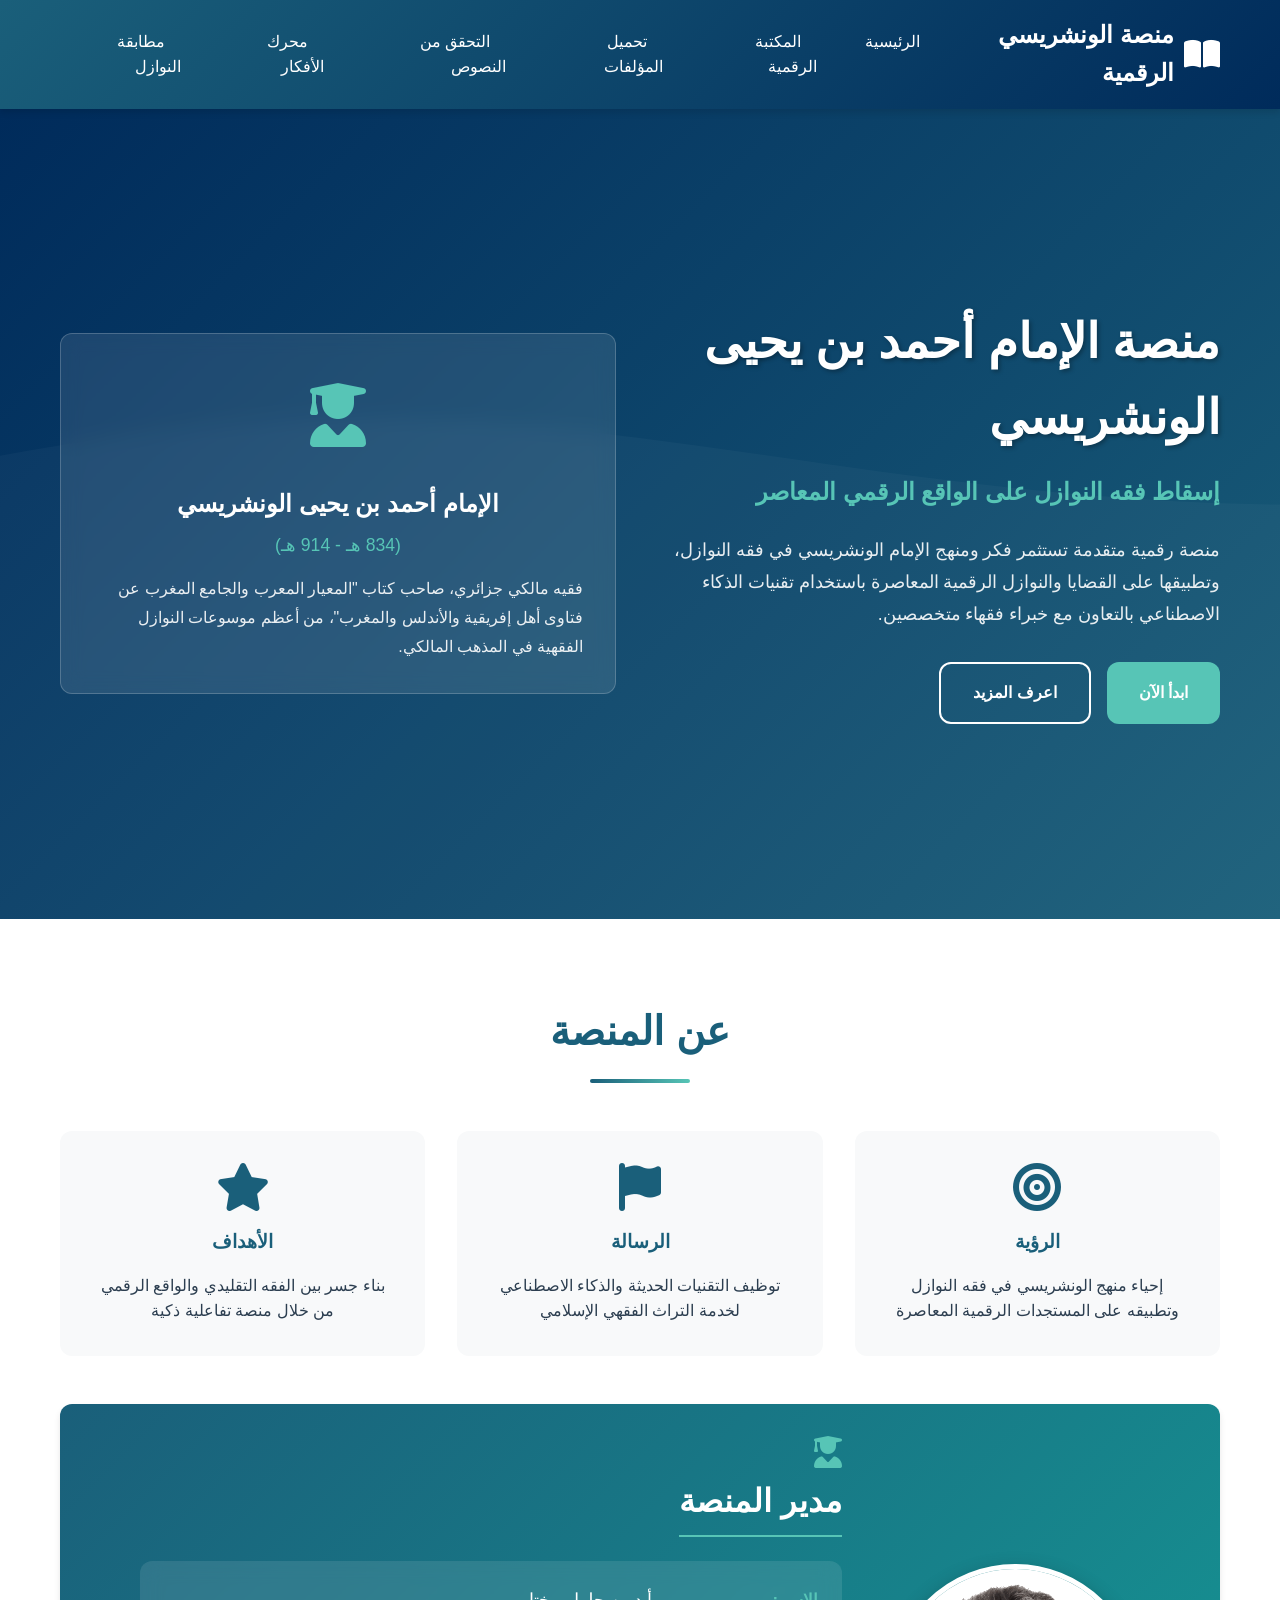
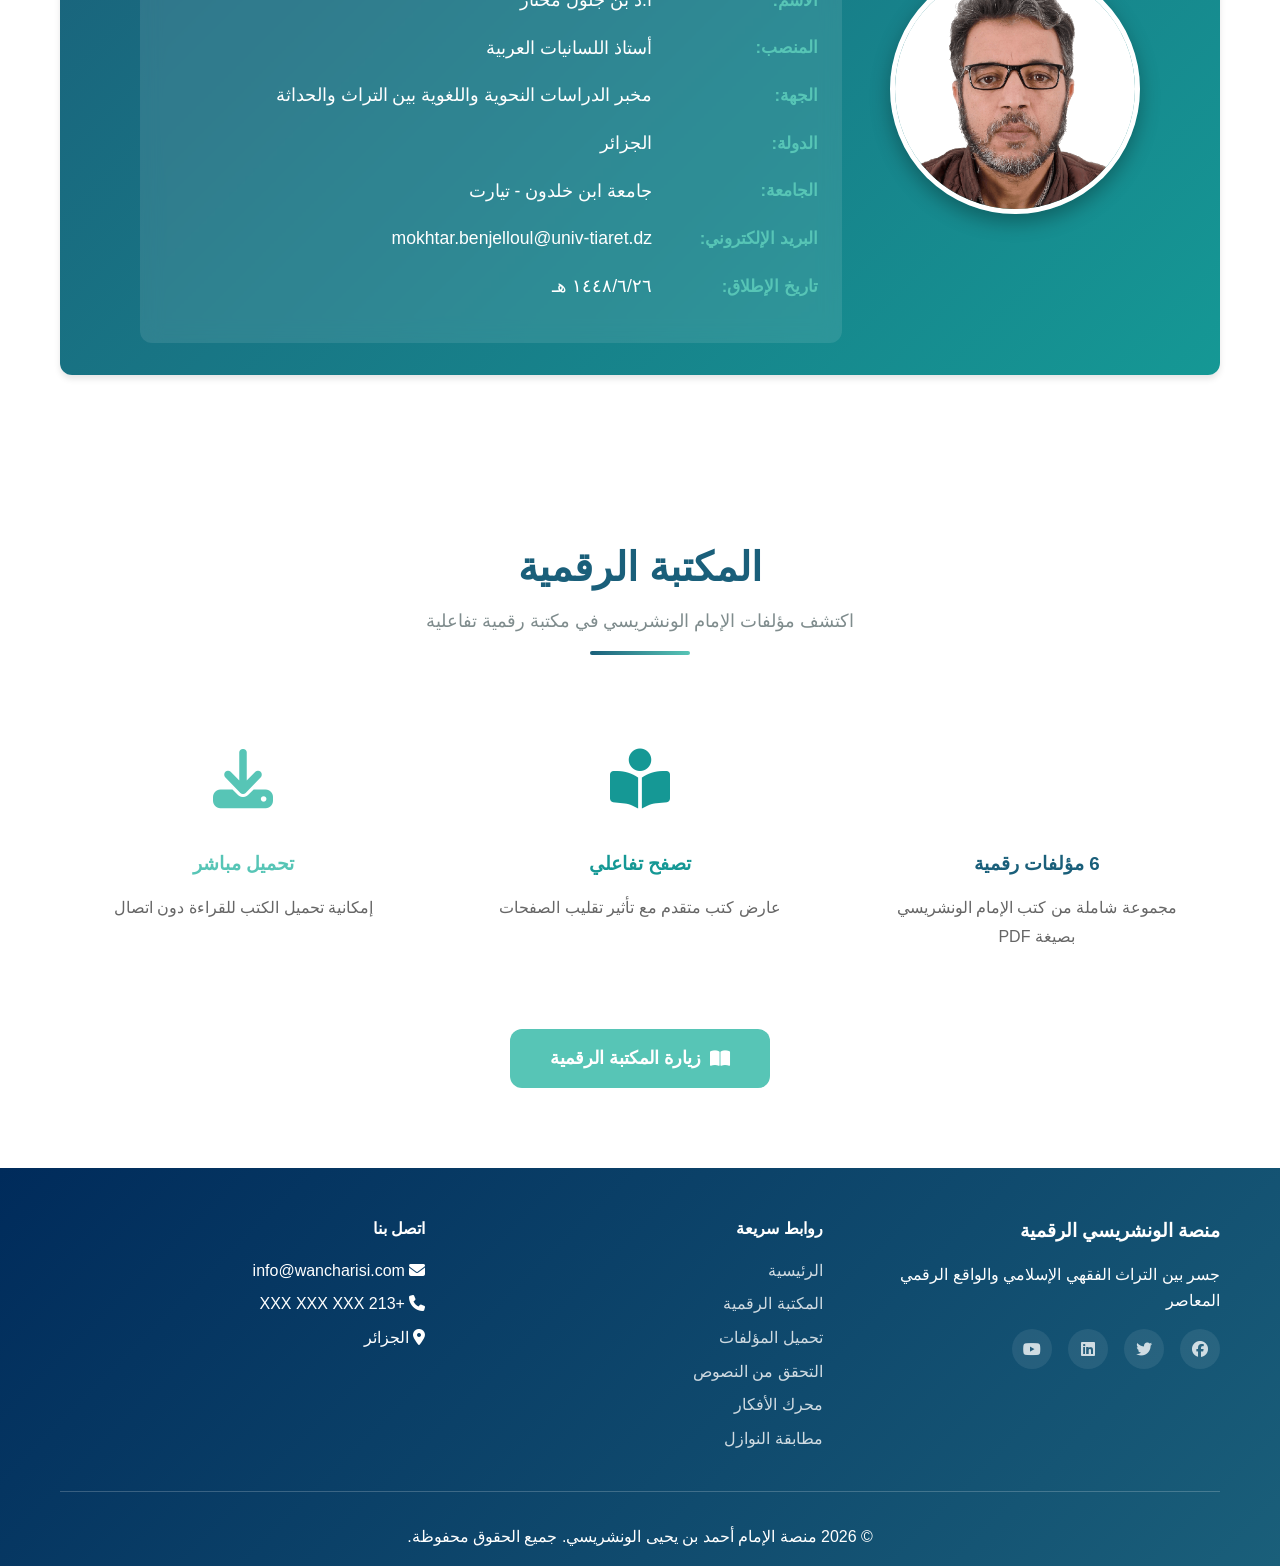
==== index.html @ 6809fb89 "إضافة منصة الإمام الونشريسي الرقمية - الإصدار الأول - إضافة جميع أقسام المنصة (تحميل المؤلفات، التحق" ====
﻿<!DOCTYPE html>
<html lang="ar" dir="rtl">
<head>
    <meta charset="UTF-8">
    <meta name="viewport" content="width=device-width, initial-scale=1.0">
    <title>منصة الإمام أحمد بن يحيى الونشريسي - فقه النوازل الرقمية</title>
    <link rel="stylesheet" href="styles.css">
    <link rel="stylesheet" href="https://cdnjs.cloudflare.com/ajax/libs/font-awesome/6.4.0/css/all.min.css">
</head>
<body>
    <!-- شريط التنقل -->
    <nav class="navbar">
        <div class="container">
            <div class="logo">
                <i class="fas fa-book-open"></i>
                <span>منصة الونشريسي الرقمية</span>
            </div>
            <ul class="nav-links">
                <li><a href="index.html" class="nav-link active">الرئيسية</a></li>
                <li><a href="library.html" class="nav-link">المكتبة الرقمية</a></li>
                <li><a href="upload.html" class="nav-link">تحميل المؤلفات</a></li>
                <li><a href="verification.html" class="nav-link">التحقق من النصوص</a></li>
                <li><a href="ai-engine.html" class="nav-link">محرك الأفكار</a></li>
                <li><a href="matching.html" class="nav-link">مطابقة النوازل</a></li>
            </ul>
            <button class="menu-toggle" id="menuToggle">
                <i class="fas fa-bars"></i>
            </button>
        </div>
    </nav>

    <!-- القسم الرئيسي -->
    <section id="home" class="hero-section">
        <div class="hero-overlay"></div>
        <div class="container hero-content">
            <div class="hero-text">
                <h1 class="main-title">منصة الإمام أحمد بن يحيى الونشريسي</h1>
                <h2 class="subtitle">إسقاط فقه النوازل على الواقع الرقمي المعاصر</h2>
                <p class="description">
                    منصة رقمية متقدمة تستثمر فكر ومنهج الإمام الونشريسي في فقه النوازل، 
                    وتطبيقها على القضايا والنوازل الرقمية المعاصرة باستخدام تقنيات الذكاء الاصطناعي 
                    بالتعاون مع خبراء فقهاء متخصصين.
                </p>
                <div class="hero-buttons">
                    <a href="upload.html" class="btn btn-primary">ابدأ الآن</a>
                    <a href="#about" class="btn btn-secondary">اعرف المزيد</a>
                </div>
            </div>
            <div class="hero-image">
                <div class="card scholar-card">
                    <div class="card-icon">
                        <i class="fas fa-user-graduate"></i>
                    </div>
                    <h3>الإمام أحمد بن يحيى الونشريسي</h3>
                    <p class="scholar-dates">(834 هـ - 914 هـ)</p>
                    <p class="scholar-bio">
                        فقيه مالكي جزائري، صاحب كتاب "المعيار المعرب والجامع المغرب 
                        عن فتاوى أهل إفريقية والأندلس والمغرب"، من أعظم موسوعات النوازل الفقهية 
                        في المذهب المالكي.
                    </p>
                </div>
            </div>
        </div>
    </section>

    <!-- معلومات المنصة -->
    <section id="about" class="about-section">
        <div class="container">
            <div class="section-header">
                <h2>عن المنصة</h2>
                <div class="divider"></div>
            </div>
            <div class="about-grid">
                <div class="about-card">
                    <i class="fas fa-bullseye"></i>
                    <h3>الرؤية</h3>
                    <p>إحياء منهج الونشريسي في فقه النوازل وتطبيقه على المستجدات الرقمية المعاصرة</p>
                </div>
                <div class="about-card">
                    <i class="fas fa-flag"></i>
                    <h3>الرسالة</h3>
                    <p>توظيف التقنيات الحديثة والذكاء الاصطناعي لخدمة التراث الفقهي الإسلامي</p>
                </div>
                <div class="about-card">
                    <i class="fas fa-star"></i>
                    <h3>الأهداف</h3>
                    <p>بناء جسر بين الفقه التقليدي والواقع الرقمي من خلال منصة تفاعلية ذكية</p>
                </div>
            </div>
            
            <div class="designer-card">
                <div class="designer-info">
                    <div class="director-section">
                        <div class="director-photo">
                            <img src="director-photo.png" alt="أ.د بن جلول مختار" id="directorPhoto">
                            <div class="photo-placeholder">
                                <i class="fas fa-user-tie"></i>
                            </div>
                        </div>
                        <div class="director-details">
                            <i class="fas fa-user-graduate"></i>
                            <h3>مدير المنصة</h3>
                            <div class="details-content">
                                <p><strong>الاسم:</strong> أ.د بن جلول مختار</p>
                                <p><strong>المنصب:</strong> أستاذ اللسانيات العربية</p>
                                <p><strong>الجهة:</strong> مخبر الدراسات النحوية واللغوية بين التراث والحداثة</p>
                                <p><strong>الدولة:</strong> الجزائر</p>
                                <p><strong>الجامعة:</strong> جامعة ابن خلدون - تيارت</p>
                                <p><strong>البريد الإلكتروني:</strong> mokhtar.benjelloul@univ-tiaret.dz</p>
                                <p><strong>تاريخ الإطلاق:</strong> <span id="currentDate"></span></p>
                            </div>
                        </div>
                    </div>
                </div>
            </div>
        </div>
    </section>

    <!-- قسم المكتبة الرقمية -->
    <section class="section alt-bg">
        <div class="container">
            <div class="section-header">
                <h2>المكتبة الرقمية</h2>
                <p>اكتشف مؤلفات الإمام الونشريسي في مكتبة رقمية تفاعلية</p>
                <div class="divider"></div>
            </div>
            
            <div class="content-grid" style="grid-template-columns: repeat(auto-fit, minmax(250px, 1fr)); gap: 30px; margin-top: 40px;">
                <div class="card" style="text-align: center; padding: 30px;">
                    <div class="card-icon" style="font-size: 60px; color: #1a5f7a; margin-bottom: 20px;">
                        <i class="fas fa-books"></i>
                    </div>
                    <h3 style="color: #1a5f7a; margin-bottom: 15px;">6 مؤلفات رقمية</h3>
                    <p style="color: #666; line-height: 1.8;">مجموعة شاملة من كتب الإمام الونشريسي بصيغة PDF</p>
                </div>
                
                <div class="card" style="text-align: center; padding: 30px;">
                    <div class="card-icon" style="font-size: 60px; color: #159895; margin-bottom: 20px;">
                        <i class="fas fa-book-reader"></i>
                    </div>
                    <h3 style="color: #159895; margin-bottom: 15px;">تصفح تفاعلي</h3>
                    <p style="color: #666; line-height: 1.8;">عارض كتب متقدم مع تأثير تقليب الصفحات</p>
                </div>
                
                <div class="card" style="text-align: center; padding: 30px;">
                    <div class="card-icon" style="font-size: 60px; color: #57c5b6; margin-bottom: 20px;">
                        <i class="fas fa-download"></i>
                    </div>
                    <h3 style="color: #57c5b6; margin-bottom: 15px;">تحميل مباشر</h3>
                    <p style="color: #666; line-height: 1.8;">إمكانية تحميل الكتب للقراءة دون اتصال</p>
                </div>
            </div>
            
            <div style="text-align: center; margin-top: 40px;">
                <a href="library.html" class="btn btn-primary" style="padding: 15px 40px; font-size: 18px;">
                    <i class="fas fa-book-open"></i> زيارة المكتبة الرقمية
                </a>
            </div>
        </div>
    </section>

    <!-- Footer -->
    <footer class="footer">
        <div class="container">
            <div class="footer-content">
                <div class="footer-section">
                    <h3>منصة الونشريسي الرقمية</h3>
                    <p>جسر بين التراث الفقهي الإسلامي والواقع الرقمي المعاصر</p>
                    <div class="social-links">
                        <a href="#"><i class="fab fa-facebook"></i></a>
                        <a href="#"><i class="fab fa-twitter"></i></a>
                        <a href="#"><i class="fab fa-linkedin"></i></a>
                        <a href="#"><i class="fab fa-youtube"></i></a>
                    </div>
                </div>
                <div class="footer-section">
                    <h4>روابط سريعة</h4>
                    <ul>
                        <li><a href="index.html">الرئيسية</a></li>
                        <li><a href="library.html">المكتبة الرقمية</a></li>
                        <li><a href="upload.html">تحميل المؤلفات</a></li>
                        <li><a href="verification.html">التحقق من النصوص</a></li>
                        <li><a href="ai-engine.html">محرك الأفكار</a></li>
                        <li><a href="matching.html">مطابقة النوازل</a></li>
                    </ul>
                </div>
                <div class="footer-section">
                    <h4>اتصل بنا</h4>
                    <ul>
                        <li><i class="fas fa-envelope"></i> info@wancharisi.com</li>
                        <li><i class="fas fa-phone"></i> +213 XXX XXX XXX</li>
                        <li><i class="fas fa-map-marker-alt"></i> الجزائر</li>
                    </ul>
                </div>
            </div>
            <div class="footer-bottom">
                <p>&copy; 2026 منصة الإمام أحمد بن يحيى الونشريسي. جميع الحقوق محفوظة.</p>
            </div>
        </div>
    </footer>

    <script src="script.js"></script>
</body>
</html>
---- styles.css ----
/* إعدادات عامة */
* {
    margin: 0;
    padding: 0;
    box-sizing: border-box;
}

:root {
    --primary-color: #1a5f7a;
    --secondary-color: #159895;
    --accent-color: #57c5b6;
    --dark-color: #002b5b;
    --light-bg: #f8f9fa;
    --white: #ffffff;
    --text-dark: #2c3e50;
    --text-light: #7f8c8d;
    --success: #27ae60;
    --warning: #f39c12;
    --danger: #e74c3c;
    --border-radius: 12px;
    --box-shadow: 0 4px 6px rgba(0, 0, 0, 0.1);
    --transition: all 0.3s ease;
}

body {
    font-family: 'Segoe UI', 'Cairo', Tahoma, Geneva, Verdana, sans-serif;
    line-height: 1.6;
    color: var(--text-dark);
    background: var(--light-bg);
    overflow-x: hidden;
}

.container {
    max-width: 1200px;
    margin: 0 auto;
    padding: 0 20px;
}

/* شريط التنقل */
.navbar {
    background: linear-gradient(135deg, var(--primary-color), var(--dark-color));
    padding: 1rem 0;
    position: sticky;
    top: 0;
    z-index: 1000;
    box-shadow: var(--box-shadow);
}

.navbar .container {
    display: flex;
    justify-content: space-between;
    align-items: center;
}

.logo {
    display: flex;
    align-items: center;
    gap: 10px;
    color: var(--white);
    font-size: 1.5rem;
    font-weight: bold;
}

.logo i {
    font-size: 2rem;
}

.nav-links {
    display: flex;
    list-style: none;
    gap: 2rem;
}

.nav-link {
    color: var(--white);
    text-decoration: none;
    padding: 0.5rem 1rem;
    border-radius: var(--border-radius);
    transition: var(--transition);
    position: relative;
}

.nav-link:hover,
.nav-link.active {
    background: rgba(255, 255, 255, 0.2);
}

.menu-toggle {
    display: none;
    background: none;
    border: none;
    color: var(--white);
    font-size: 1.5rem;
    cursor: pointer;
}

/* القسم الرئيسي */
.hero-section {
    min-height: 90vh;
    background: linear-gradient(135deg, var(--dark-color), var(--primary-color));
    position: relative;
    display: flex;
    align-items: center;
    padding: 4rem 0;
    color: var(--white);
}

.hero-overlay {
    position: absolute;
    top: 0;
    left: 0;
    right: 0;
    bottom: 0;
    background: url('data:image/svg+xml,<svg xmlns="http://www.w3.org/2000/svg" viewBox="0 0 1440 320"><path fill="rgba(255,255,255,0.1)" d="M0,96L48,112C96,128,192,160,288,160C384,160,480,128,576,122.7C672,117,768,139,864,149.3C960,160,1056,160,1152,138.7C1248,117,1344,75,1392,53.3L1440,32L1440,320L1392,320C1344,320,1248,320,1152,320C1056,320,960,320,864,320C768,320,672,320,576,320C480,320,384,320,288,320C192,320,96,320,48,320L0,320Z"></path></svg>') no-repeat bottom;
    background-size: cover;
    opacity: 0.3;
}

.hero-content {
    display: grid;
    grid-template-columns: 1fr 1fr;
    gap: 3rem;
    align-items: center;
    position: relative;
    z-index: 1;
}

.hero-text {
    animation: slideInRight 1s ease;
}

.main-title {
    font-size: 3rem;
    margin-bottom: 1rem;
    text-shadow: 2px 2px 4px rgba(0, 0, 0, 0.3);
}

.subtitle {
    font-size: 1.5rem;
    margin-bottom: 1.5rem;
    color: var(--accent-color);
}

.description {
    font-size: 1.1rem;
    line-height: 1.8;
    margin-bottom: 2rem;
    opacity: 0.9;
}

.hero-buttons {
    display: flex;
    gap: 1rem;
}

.btn {
    padding: 1rem 2rem;
    border: none;
    border-radius: var(--border-radius);
    font-size: 1rem;
    font-weight: bold;
    cursor: pointer;
    transition: var(--transition);
    text-decoration: none;
    display: inline-flex;
    align-items: center;
    gap: 0.5rem;
}

.btn-primary {
    background: var(--accent-color);
    color: var(--white);
}

.btn-primary:hover {
    background: var(--secondary-color);
    transform: translateY(-2px);
    box-shadow: 0 6px 12px rgba(0, 0, 0, 0.2);
}

.btn-secondary {
    background: transparent;
    color: var(--white);
    border: 2px solid var(--white);
}

.btn-secondary:hover {
    background: var(--white);
    color: var(--primary-color);
}

.hero-image {
    animation: slideInLeft 1s ease;
}

.scholar-card {
    background: rgba(255, 255, 255, 0.1);
    backdrop-filter: blur(10px);
    padding: 2rem;
    border-radius: var(--border-radius);
    border: 1px solid rgba(255, 255, 255, 0.2);
}

.card-icon {
    font-size: 4rem;
    text-align: center;
    margin-bottom: 1rem;
    color: var(--accent-color);
}

.scholar-card h3 {
    text-align: center;
    margin-bottom: 0.5rem;
    font-size: 1.5rem;
}

.scholar-dates {
    text-align: center;
    color: var(--accent-color);
    margin-bottom: 1rem;
    font-size: 1.1rem;
}

.scholar-bio {
    line-height: 1.8;
    opacity: 0.9;
}

/* قسم معلومات المنصة */
.about-section {
    padding: 5rem 0;
    background: var(--white);
}

.section-header {
    text-align: center;
    margin-bottom: 3rem;
}

.section-header h2 {
    font-size: 2.5rem;
    color: var(--primary-color);
    margin-bottom: 0.5rem;
}

.section-header p {
    font-size: 1.1rem;
    color: var(--text-light);
}

.divider {
    width: 100px;
    height: 4px;
    background: linear-gradient(90deg, var(--primary-color), var(--accent-color));
    margin: 1rem auto;
    border-radius: 2px;
}

.about-grid {
    display: grid;
    grid-template-columns: repeat(auto-fit, minmax(300px, 1fr));
    gap: 2rem;
    margin-bottom: 3rem;
}

.about-card {
    background: var(--light-bg);
    padding: 2rem;
    border-radius: var(--border-radius);
    text-align: center;
    transition: var(--transition);
}

.about-card:hover {
    transform: translateY(-5px);
    box-shadow: var(--box-shadow);
}

.about-card i {
    font-size: 3rem;
    color: var(--primary-color);
    margin-bottom: 1rem;
}

.about-card h3 {
    color: var(--primary-color);
    margin-bottom: 1rem;
}

.designer-card {
    background: linear-gradient(135deg, var(--primary-color), var(--secondary-color));
    color: var(--white);
    padding: 2rem;
    border-radius: var(--border-radius);
    box-shadow: var(--box-shadow);
}

.designer-info {
    max-width: 1000px;
    margin: 0 auto;
}

.designer-info i {
    font-size: 3rem;
    margin-bottom: 1rem;
    display: block;
}

.designer-info h3 {
    font-size: 1.8rem;
    margin-bottom: 1.5rem;
}

.designer-details p {
    margin-bottom: 0.8rem;
    font-size: 1.1rem;
}

.director-section {
    display: grid;
    grid-template-columns: 250px 1fr;
    gap: 3rem;
    align-items: center;
}

.director-photo {
    position: relative;
    width: 250px;
    height: 250px;
    border-radius: 50%;
    overflow: hidden;
    border: 5px solid var(--white);
    box-shadow: 0 8px 20px rgba(0, 0, 0, 0.3);
    background: rgba(255, 255, 255, 0.1);
}

.director-photo img {
    width: 100%;
    height: 100%;
    object-fit: cover;
    display: none;
}

.director-photo img.loaded {
    display: block;
}

.photo-placeholder {
    position: absolute;
    top: 0;
    left: 0;
    width: 100%;
    height: 100%;
    display: flex;
    align-items: center;
    justify-content: center;
    background: linear-gradient(135deg, rgba(255, 255, 255, 0.2), rgba(255, 255, 255, 0.1));
    backdrop-filter: blur(10px);
}

.photo-placeholder i {
    font-size: 6rem;
    color: var(--white);
    opacity: 0.7;
    margin: 0;
}

.director-details {
    text-align: right;
}

.director-details i {
    font-size: 2rem;
    margin-bottom: 0.5rem;
    color: var(--accent-color);
}

.director-details h3 {
    font-size: 2rem;
    margin-bottom: 1.5rem;
    color: var(--white);
    border-bottom: 2px solid var(--accent-color);
    padding-bottom: 0.5rem;
    display: inline-block;
}

.details-content {
    background: rgba(255, 255, 255, 0.1);
    padding: 1.5rem;
    border-radius: var(--border-radius);
    backdrop-filter: blur(10px);
}

.details-content p {
    margin-bottom: 1rem;
    font-size: 1.1rem;
    line-height: 1.8;
    display: flex;
    align-items: center;
    gap: 1rem;
}

.details-content p strong {
    color: var(--accent-color);
    min-width: 150px;
    font-size: 1.05rem;
}

/* الأقسام */
.section {
    padding: 5rem 0;
}

.alt-bg {
    background: var(--white);
}

/* قسم تحميل المؤلفات */
.content-grid {
    display: grid;
    grid-template-columns: 1fr 1fr;
    gap: 3rem;
    margin-bottom: 3rem;
}

.upload-area {
    background: var(--white);
    border: 3px dashed var(--primary-color);
    border-radius: var(--border-radius);
    padding: 3rem;
    text-align: center;
    transition: var(--transition);
    cursor: pointer;
}

.upload-area:hover {
    border-color: var(--accent-color);
    background: rgba(87, 197, 182, 0.05);
}

.upload-icon {
    font-size: 4rem;
    color: var(--primary-color);
    margin-bottom: 1rem;
}

.upload-area h3 {
    color: var(--primary-color);
    margin-bottom: 0.5rem;
}

.file-types {
    margin-top: 1rem;
    color: var(--text-light);
    font-size: 0.9rem;
}

.ocr-features {
    background: var(--white);
    padding: 2rem;
    border-radius: var(--border-radius);
    box-shadow: var(--box-shadow);
}

.ocr-features h3 {
    color: var(--primary-color);
    margin-bottom: 1.5rem;
}

.feature-list {
    display: flex;
    flex-direction: column;
    gap: 1.5rem;
}

.feature-item {
    display: flex;
    gap: 1rem;
    align-items: flex-start;
}

.feature-item i {
    color: var(--success);
    font-size: 1.5rem;
    margin-top: 0.2rem;
}

.feature-item h4 {
    color: var(--primary-color);
    margin-bottom: 0.3rem;
}

.uploaded-files {
    background: var(--white);
    padding: 2rem;
    border-radius: var(--border-radius);
    box-shadow: var(--box-shadow);
}

.uploaded-files h3 {
    color: var(--primary-color);
    margin-bottom: 1rem;
}

.no-files,
.no-data,
.no-results {
    text-align: center;
    color: var(--text-light);
    padding: 2rem;
    font-style: italic;
}

/* قسم التحقق */
.verification-container {
    display: flex;
    flex-direction: column;
    gap: 2rem;
}

.verification-panel {
    background: var(--white);
    padding: 2rem;
    border-radius: var(--border-radius);
    box-shadow: var(--box-shadow);
}

.form-select {
    width: 100%;
    padding: 1rem;
    border: 2px solid var(--primary-color);
    border-radius: var(--border-radius);
    font-size: 1rem;
    margin-top: 1rem;
    background: var(--white);
    color: var(--text-dark);
}

.mt-3 {
    margin-top: 1rem;
}

.verification-tabs {
    background: var(--white);
    border-radius: var(--border-radius);
    box-shadow: var(--box-shadow);
    overflow: hidden;
}

.tab-buttons {
    display: flex;
    background: var(--light-bg);
    border-bottom: 2px solid var(--primary-color);
}

.tab-btn {
    flex: 1;
    padding: 1rem;
    background: none;
    border: none;
    cursor: pointer;
    transition: var(--transition);
    display: flex;
    align-items: center;
    justify-content: center;
    gap: 0.5rem;
    color: var(--text-dark);
    font-weight: bold;
}

.tab-btn:hover {
    background: rgba(26, 95, 122, 0.1);
}

.tab-btn.active {
    background: var(--primary-color);
    color: var(--white);
}

.tab-content {
    padding: 2rem;
}

.tab-pane {
    display: none;
}

.tab-pane.active {
    display: block;
    animation: fadeIn 0.5s ease;
}

.verification-results {
    display: flex;
    flex-direction: column;
    gap: 1.5rem;
}

.result-item {
    display: flex;
    gap: 1rem;
    padding: 1.5rem;
    background: var(--light-bg);
    border-radius: var(--border-radius);
    border-right: 4px solid var(--primary-color);
}

.result-item i {
    font-size: 2rem;
    color: var(--primary-color);
}

.result-item h4 {
    color: var(--primary-color);
    margin-bottom: 0.5rem;
}

.progress-bar {
    width: 100%;
    height: 10px;
    background: #ddd;
    border-radius: 5px;
    overflow: hidden;
    margin-top: 1rem;
}

.progress-fill {
    height: 100%;
    background: linear-gradient(90deg, var(--primary-color), var(--accent-color));
    transition: width 1s ease;
}

.authenticity-score {
    margin-top: 1rem;
    padding: 1rem;
    background: var(--white);
    border-radius: var(--border-radius);
    text-align: center;
}

.score-value {
    font-size: 2rem;
    font-weight: bold;
    color: var(--primary-color);
}

.archive-section {
    background: var(--white);
    padding: 2rem;
    border-radius: var(--border-radius);
    box-shadow: var(--box-shadow);
}

.archive-section h3 {
    color: var(--primary-color);
    margin-bottom: 1rem;
    display: flex;
    align-items: center;
    gap: 0.5rem;
}

/* قسم محرك الأفكار */
.ai-engine-container {
    display: flex;
    flex-direction: column;
    gap: 3rem;
}

.collaboration-model {
    background: var(--white);
    padding: 2rem;
    border-radius: var(--border-radius);
    box-shadow: var(--box-shadow);
}

.collaboration-model h3 {
    color: var(--primary-color);
    text-align: center;
    margin-bottom: 2rem;
    font-size: 1.8rem;
}

.collaboration-grid {
    display: grid;
    grid-template-columns: 1fr auto 1fr;
    gap: 2rem;
    align-items: center;
}

.expert-card {
    padding: 2rem;
    border-radius: var(--border-radius);
    text-align: center;
}

.expert-card.human {
    background: linear-gradient(135deg, #667eea 0%, #764ba2 100%);
    color: var(--white);
}

.expert-card.ai {
    background: linear-gradient(135deg, #f093fb 0%, #f5576c 100%);
    color: var(--white);
}

.expert-icon {
    font-size: 3rem;
    margin-bottom: 1rem;
}

.expert-card h4 {
    margin-bottom: 1rem;
    font-size: 1.3rem;
}

.expert-card ul {
    list-style: none;
    text-align: right;
}

.expert-card ul li {
    padding: 0.5rem 0;
    border-bottom: 1px solid rgba(255, 255, 255, 0.2);
}

.expert-card ul li:last-child {
    border-bottom: none;
}

.collaboration-arrow {
    display: flex;
    flex-direction: column;
    align-items: center;
    gap: 0.5rem;
    color: var(--primary-color);
}

.collaboration-arrow i {
    font-size: 2rem;
    animation: pulse 2s infinite;
}

.collaboration-arrow span {
    font-weight: bold;
    white-space: nowrap;
}

.ai-model-interface {
    background: var(--white);
    padding: 2rem;
    border-radius: var(--border-radius);
    box-shadow: var(--box-shadow);
}

.ai-model-interface h3 {
    color: var(--primary-color);
    margin-bottom: 1.5rem;
}

.chat-interface {
    border: 2px solid var(--primary-color);
    border-radius: var(--border-radius);
    overflow: hidden;
}

.chat-messages {
    min-height: 300px;
    max-height: 500px;
    overflow-y: auto;
    padding: 1.5rem;
    background: var(--light-bg);
}

.system-message {
    background: var(--white);
    padding: 1rem;
    border-radius: var(--border-radius);
    display: flex;
    gap: 1rem;
    align-items: flex-start;
    border-right: 4px solid var(--primary-color);
}

.system-message i {
    color: var(--primary-color);
    font-size: 1.5rem;
}

.message {
    margin-bottom: 1rem;
    padding: 1rem;
    border-radius: var(--border-radius);
}

.message.user {
    background: var(--primary-color);
    color: var(--white);
    margin-left: 20%;
}

.message.ai {
    background: var(--white);
    border: 2px solid var(--accent-color);
    margin-right: 20%;
}

.chat-input-area {
    background: var(--white);
    padding: 1rem;
}

.chat-input-area textarea {
    width: 100%;
    padding: 1rem;
    border: 2px solid var(--primary-color);
    border-radius: var(--border-radius);
    resize: vertical;
    font-family: inherit;
    font-size: 1rem;
}

.chat-controls {
    display: flex;
    justify-content: space-between;
    align-items: center;
    margin-top: 1rem;
}

.expert-toggle label {
    display: flex;
    align-items: center;
    gap: 0.5rem;
    cursor: pointer;
}

.ai-features {
    background: var(--white);
    padding: 2rem;
    border-radius: var(--border-radius);
    box-shadow: var(--box-shadow);
}

.ai-features h3 {
    color: var(--primary-color);
    margin-bottom: 2rem;
    text-align: center;
}

.features-grid {
    display: grid;
    grid-template-columns: repeat(auto-fit, minmax(250px, 1fr));
    gap: 1.5rem;
}

.feature-card {
    background: var(--light-bg);
    padding: 1.5rem;
    border-radius: var(--border-radius);
    text-align: center;
    transition: var(--transition);
}

.feature-card:hover {
    transform: translateY(-5px);
    box-shadow: var(--box-shadow);
    background: linear-gradient(135deg, var(--primary-color), var(--accent-color));
    color: var(--white);
}

.feature-card i {
    font-size: 2.5rem;
    color: var(--primary-color);
    margin-bottom: 1rem;
}

.feature-card:hover i {
    color: var(--white);
}

.feature-card h4 {
    color: var(--primary-color);
    margin-bottom: 0.5rem;
}

.feature-card:hover h4 {
    color: var(--white);
}

.results-repository {
    background: var(--white);
    padding: 2rem;
    border-radius: var(--border-radius);
    box-shadow: var(--box-shadow);
}

.results-repository h3 {
    color: var(--primary-color);
    margin-bottom: 1rem;
    display: flex;
    align-items: center;
    gap: 0.5rem;
}

.repository-stats {
    display: grid;
    grid-template-columns: repeat(3, 1fr);
    gap: 2rem;
    margin-top: 2rem;
}

.stat-item {
    text-align: center;
    padding: 1.5rem;
    background: var(--light-bg);
    border-radius: var(--border-radius);
}

.stat-number {
    display: block;
    font-size: 3rem;
    font-weight: bold;
    color: var(--primary-color);
    margin-bottom: 0.5rem;
}

.stat-label {
    color: var(--text-light);
    font-size: 1rem;
}

/* قسم مطابقة النوازل */
.matching-container {
    display: flex;
    flex-direction: column;
    gap: 3rem;
}

.matching-intro {
    background: var(--white);
    padding: 2rem;
    border-radius: var(--border-radius);
    box-shadow: var(--box-shadow);
}

.intro-grid {
    display: grid;
    grid-template-columns: 1fr auto 1fr;
    gap: 2rem;
    align-items: center;
}

.intro-card {
    padding: 2rem;
    border-radius: var(--border-radius);
    text-align: center;
}

.intro-card.historical {
    background: linear-gradient(135deg, #a8edea 0%, #fed6e3 100%);
}

.intro-card.modern {
    background: linear-gradient(135deg, #ffecd2 0%, #fcb69f 100%);
}

.intro-card i {
    font-size: 3rem;
    color: var(--primary-color);
    margin-bottom: 1rem;
}

.intro-card h3 {
    color: var(--primary-color);
    margin-bottom: 0.5rem;
}

.matching-arrow {
    font-size: 2rem;
    color: var(--primary-color);
    animation: pulse 2s infinite;
}

.matching-interface {
    display: grid;
    grid-template-columns: 1fr 1fr;
    gap: 2rem;
}

.matching-input,
.matching-results {
    background: var(--white);
    padding: 2rem;
    border-radius: var(--border-radius);
    box-shadow: var(--box-shadow);
}

.matching-input h3,
.matching-results h3 {
    color: var(--primary-color);
    margin-bottom: 1.5rem;
}

#modernIssue {
    width: 100%;
    padding: 1rem;
    border: 2px solid var(--primary-color);
    border-radius: var(--border-radius);
    font-family: inherit;
    font-size: 1rem;
    resize: vertical;
}

.matching-options {
    margin: 2rem 0;
}

.matching-options h4 {
    color: var(--primary-color);
    margin-bottom: 1rem;
}

.options-grid {
    display: grid;
    grid-template-columns: repeat(2, 1fr);
    gap: 1rem;
}

.option-item {
    display: flex;
    align-items: center;
    gap: 0.5rem;
    padding: 0.8rem;
    background: var(--light-bg);
    border-radius: var(--border-radius);
    cursor: pointer;
}

.option-item:hover {
    background: rgba(26, 95, 122, 0.1);
}

.expert-participation h4 {
    color: var(--primary-color);
    margin-bottom: 1rem;
}

.participation-toggle {
    display: flex;
    gap: 2rem;
    margin-bottom: 2rem;
}

.participation-toggle label {
    display: flex;
    align-items: center;
    gap: 0.5rem;
    cursor: pointer;
    padding: 1rem;
    background: var(--light-bg);
    border-radius: var(--border-radius);
    flex: 1;
}

.participation-toggle label:hover {
    background: rgba(26, 95, 122, 0.1);
}

.btn-large {
    width: 100%;
    padding: 1.5rem;
    font-size: 1.2rem;
}

.examples-section {
    background: var(--white);
    padding: 2rem;
    border-radius: var(--border-radius);
    box-shadow: var(--box-shadow);
}

.examples-section h3 {
    color: var(--primary-color);
    margin-bottom: 2rem;
    text-align: center;
}

.examples-grid {
    display: grid;
    grid-template-columns: repeat(auto-fit, minmax(300px, 1fr));
    gap: 1.5rem;
}

.example-card {
    padding: 1.5rem;
    background: var(--light-bg);
    border-radius: var(--border-radius);
    cursor: pointer;
    transition: var(--transition);
    text-align: center;
}

.example-card:hover {
    transform: translateY(-5px);
    box-shadow: var(--box-shadow);
    background: var(--primary-color);
    color: var(--white);
}

.example-card i {
    font-size: 2.5rem;
    color: var(--accent-color);
    margin-bottom: 1rem;
}

.example-card:hover i {
    color: var(--white);
}

.example-card h4 {
    color: var(--primary-color);
    margin-bottom: 0.5rem;
}

.example-card:hover h4 {
    color: var(--white);
}

.methodology-section {
    background: var(--white);
    padding: 2rem;
    border-radius: var(--border-radius);
    box-shadow: var(--box-shadow);
}

.methodology-section h3 {
    color: var(--primary-color);
    margin-bottom: 2rem;
    text-align: center;
}

.methodology-steps {
    display: grid;
    grid-template-columns: repeat(auto-fit, minmax(200px, 1fr));
    gap: 2rem;
}

.step {
    text-align: center;
    padding: 1.5rem;
    background: var(--light-bg);
    border-radius: var(--border-radius);
    position: relative;
}

.step-number {
    width: 50px;
    height: 50px;
    background: var(--primary-color);
    color: var(--white);
    border-radius: 50%;
    display: flex;
    align-items: center;
    justify-content: center;
    font-size: 1.5rem;
    font-weight: bold;
    margin: 0 auto 1rem;
}

.step h4 {
    color: var(--primary-color);
    margin-bottom: 0.5rem;
}

/* Footer */
.footer {
    background: linear-gradient(135deg, var(--dark-color), var(--primary-color));
    color: var(--white);
    padding: 3rem 0 1rem;
}

.footer-content {
    display: grid;
    grid-template-columns: repeat(auto-fit, minmax(250px, 1fr));
    gap: 2rem;
    margin-bottom: 2rem;
}

.footer-section h3,
.footer-section h4 {
    margin-bottom: 1rem;
}

.footer-section ul {
    list-style: none;
}

.footer-section ul li {
    margin-bottom: 0.5rem;
}

.footer-section a {
    color: var(--white);
    text-decoration: none;
    opacity: 0.8;
    transition: var(--transition);
}

.footer-section a:hover {
    opacity: 1;
    color: var(--accent-color);
}

.social-links {
    display: flex;
    gap: 1rem;
    margin-top: 1rem;
}

.social-links a {
    width: 40px;
    height: 40px;
    display: flex;
    align-items: center;
    justify-content: center;
    background: rgba(255, 255, 255, 0.1);
    border-radius: 50%;
    transition: var(--transition);
}

.social-links a:hover {
    background: var(--accent-color);
    transform: translateY(-3px);
}

.footer-bottom {
    text-align: center;
    padding-top: 2rem;
    border-top: 1px solid rgba(255, 255, 255, 0.2);
}

/* الرسوم المتحركة */
@keyframes fadeIn {
    from {
        opacity: 0;
    }
    to {
        opacity: 1;
    }
}

@keyframes slideInRight {
    from {
        transform: translateX(50px);
        opacity: 0;
    }
    to {
        transform: translateX(0);
        opacity: 1;
    }
}

@keyframes slideInLeft {
    from {
        transform: translateX(-50px);
        opacity: 0;
    }
    to {
        transform: translateX(0);
        opacity: 1;
    }
}

@keyframes pulse {
    0%, 100% {
        transform: scale(1);
    }
    50% {
        transform: scale(1.1);
    }
}

/* التصميم المتجاوب */
@media (max-width: 768px) {
    .nav-links {
        display: none;
    }

    .menu-toggle {
        display: block;
    }

    .hero-content {
        grid-template-columns: 1fr;
    }

    .main-title {
        font-size: 2rem;
    }

    .subtitle {
        font-size: 1.2rem;
    }

    .content-grid,
    .collaboration-grid,
    .intro-grid,
    .matching-interface {
        grid-template-columns: 1fr;
    }

    .collaboration-arrow,
    .matching-arrow {
        transform: rotate(90deg);
    }

    .tab-buttons {
        flex-wrap: wrap;
    }

    .tab-btn {
        flex: 1 1 45%;
    }

    .repository-stats {
        grid-template-columns: 1fr;
    }

    .director-section {
        grid-template-columns: 1fr;
        gap: 2rem;
        text-align: center;
    }

    .director-photo {
        margin: 0 auto;
    }

    .director-details {
        text-align: center;
    }

    .director-details h3 {
        display: block;
        width: 100%;
    }

    .details-content p {
        flex-direction: column;
        text-align: center;
        gap: 0.3rem;
    }

    .details-content p strong {
        min-width: auto;
    }
}

@media (max-width: 480px) {
    .hero-buttons {
        flex-direction: column;
    }

    .btn {
        width: 100%;
        justify-content: center;
    }

    .options-grid {
        grid-template-columns: 1fr;
    }

    .participation-toggle {
        flex-direction: column;
    }
}
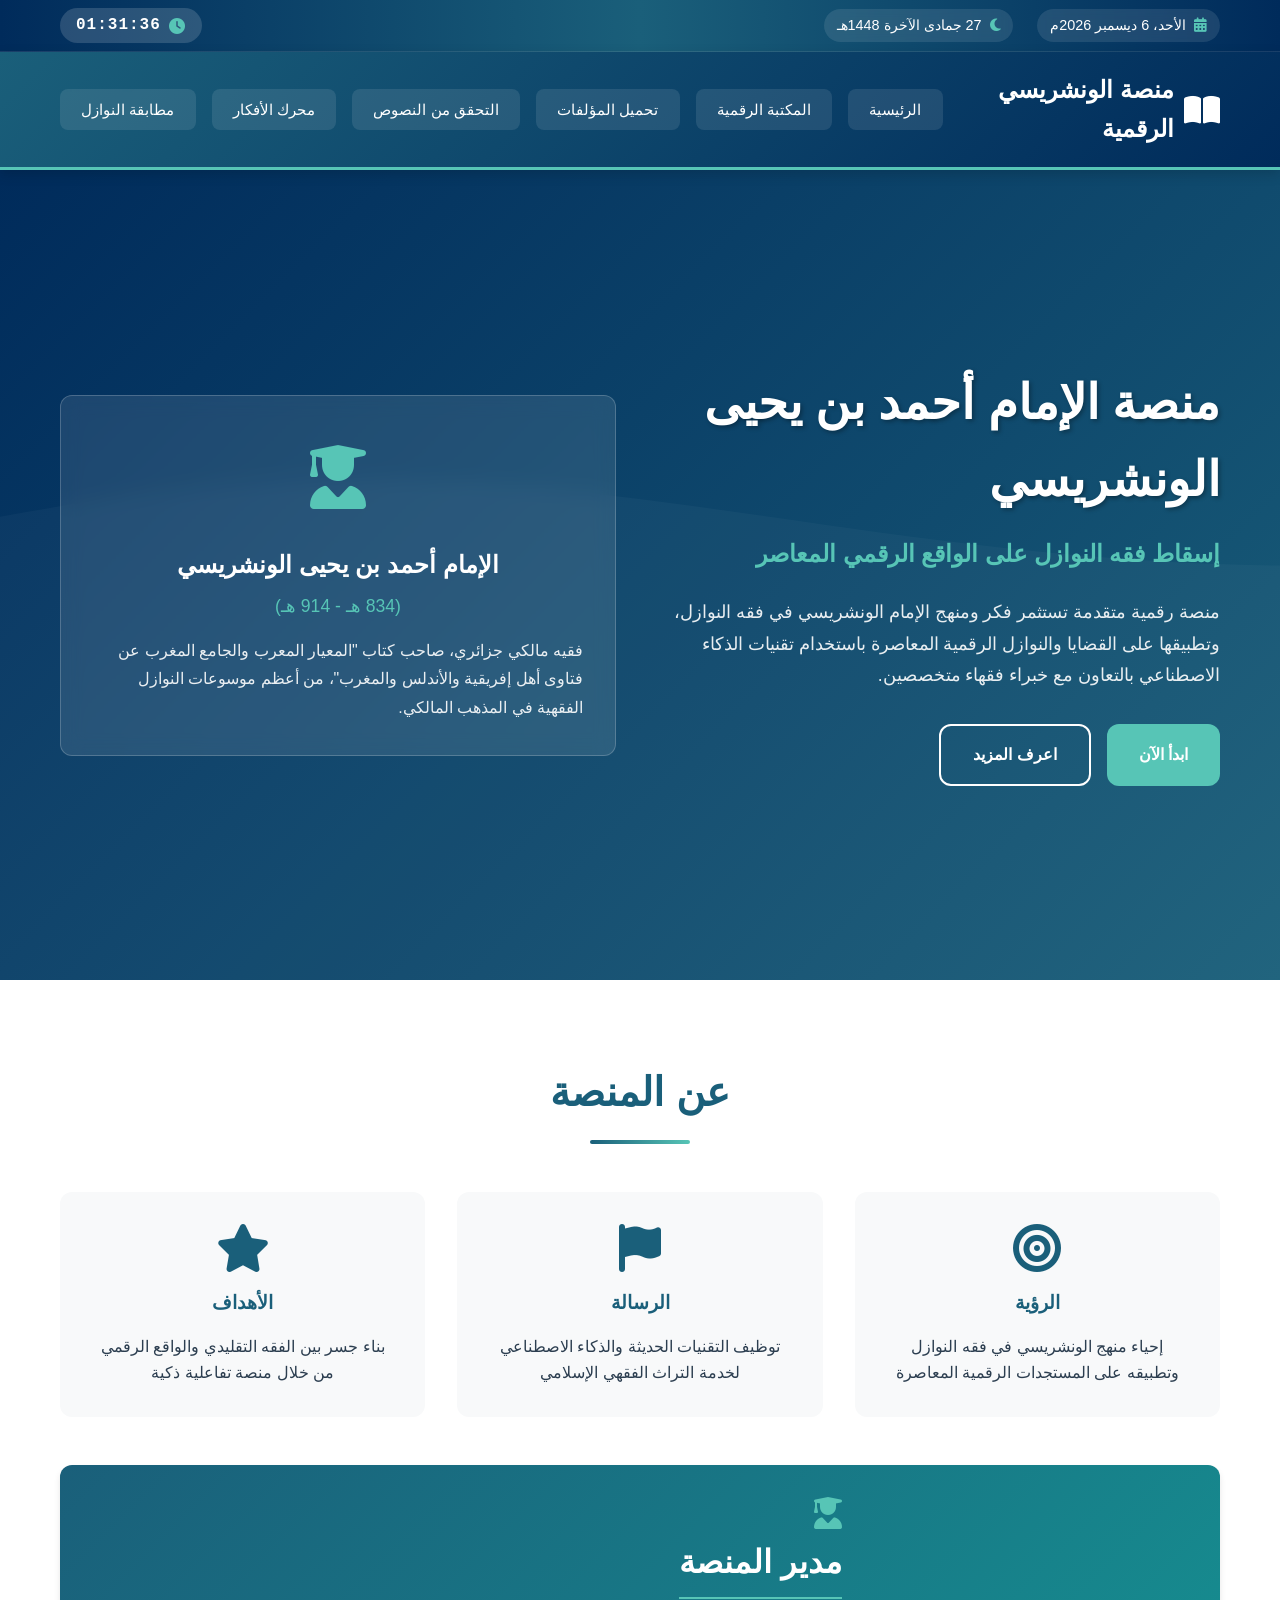
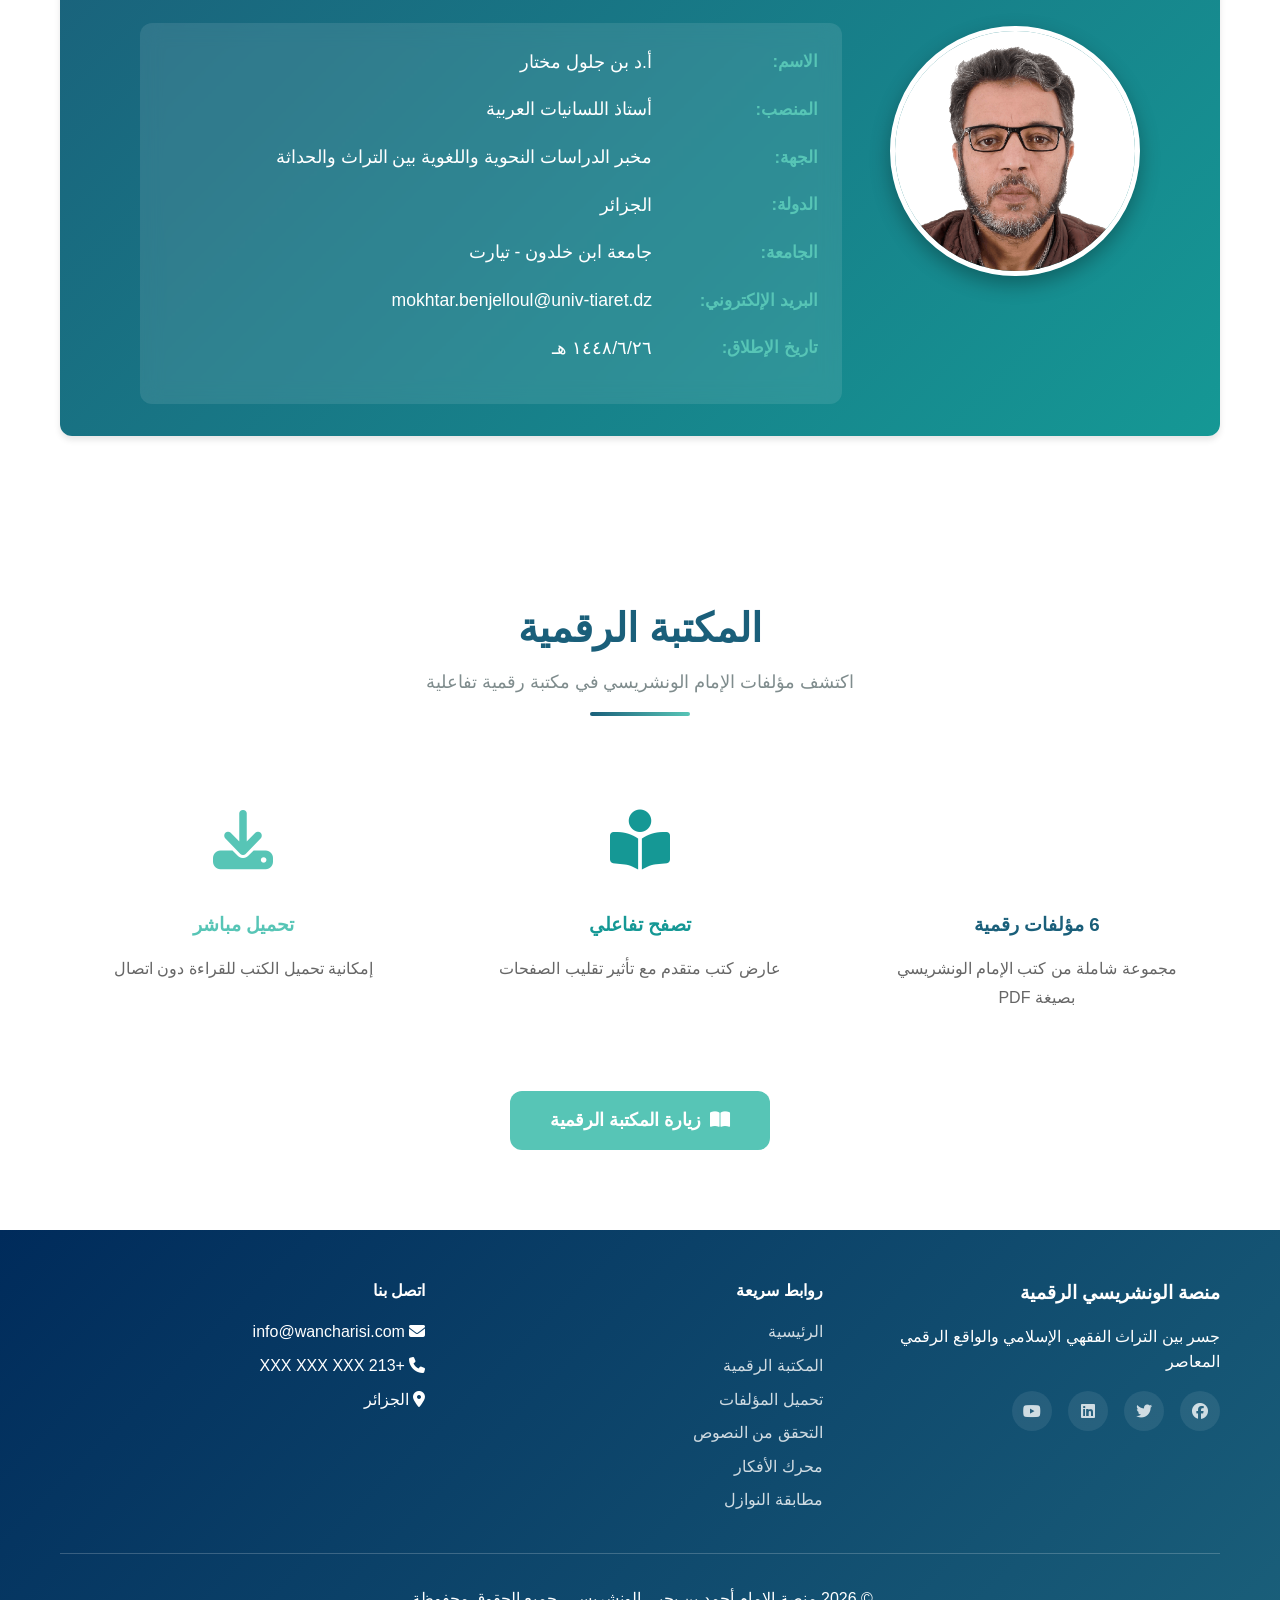
==== commit 11f4cec9: "إضافة التاريخ الهجري والميلادي والتوقيت في أعلى المنصة - إنشاء ملف date-time.js لحساب وعرض التواريخ " ====
--- a/index.html
+++ b/index.html
@@ -8,6 +8,26 @@
     <link rel="stylesheet" href="https://cdnjs.cloudflare.com/ajax/libs/font-awesome/6.4.0/css/all.min.css">
 </head>
 <body>
+    <!-- شريط التاريخ والوقت -->
+    <div class="datetime-bar">
+        <div class="container">
+            <div class="date-section">
+                <div class="date-item">
+                    <i class="fas fa-calendar-alt"></i>
+                    <span id="gregorian-date">جاري التحميل...</span>
+                </div>
+                <div class="date-item">
+                    <i class="fas fa-moon"></i>
+                    <span id="hijri-date">جاري التحميل...</span>
+                </div>
+            </div>
+            <div class="time-section">
+                <i class="fas fa-clock"></i>
+                <span id="current-time">00:00:00</span>
+            </div>
+        </div>
+    </div>
+
     <!-- شريط التنقل -->
     <nav class="navbar">
         <div class="container">
@@ -199,6 +219,7 @@
         </div>
     </footer>
 
+    <script src="date-time.js"></script>
     <script src="script.js"></script>
 </body>
 </html>
--- a/styles.css
+++ b/styles.css
@@ -37,13 +37,69 @@
 }
 
 /* شريط التنقل */
+/* شريط التاريخ والوقت */
+.datetime-bar {
+    background: linear-gradient(90deg, var(--dark-color), var(--primary-color), var(--dark-color));
+    padding: 0.5rem 0;
+    color: var(--white);
+    font-size: 0.9rem;
+    border-bottom: 1px solid rgba(255, 255, 255, 0.1);
+}
+
+.datetime-bar .container {
+    display: flex;
+    justify-content: space-between;
+    align-items: center;
+    flex-wrap: wrap;
+    gap: 1rem;
+}
+
+.date-section {
+    display: flex;
+    gap: 1.5rem;
+    align-items: center;
+}
+
+.date-item {
+    display: flex;
+    align-items: center;
+    gap: 0.5rem;
+    padding: 0.3rem 0.8rem;
+    background: rgba(255, 255, 255, 0.1);
+    border-radius: 20px;
+    backdrop-filter: blur(5px);
+}
+
+.date-item i {
+    color: var(--accent-color);
+}
+
+.time-section {
+    display: flex;
+    align-items: center;
+    gap: 0.5rem;
+    padding: 0.3rem 1rem;
+    background: rgba(255, 255, 255, 0.15);
+    border-radius: 20px;
+    font-weight: bold;
+    font-size: 1rem;
+    letter-spacing: 1px;
+    font-family: 'Courier New', monospace;
+}
+
+.time-section i {
+    color: var(--accent-color);
+    animation: pulse 2s ease-in-out infinite;
+}
+
 .navbar {
     background: linear-gradient(135deg, var(--primary-color), var(--dark-color));
-    padding: 1rem 0;
+    padding: 1.2rem 0;
     position: sticky;
     top: 0;
     z-index: 1000;
-    box-shadow: var(--box-shadow);
+    box-shadow: 0 4px 12px rgba(0, 0, 0, 0.15);
+    border-bottom: 3px solid var(--accent-color);
 }
 
 .navbar .container {
@@ -68,21 +124,62 @@
 .nav-links {
     display: flex;
     list-style: none;
-    gap: 2rem;
+    gap: 1rem;
 }
 
 .nav-link {
     color: var(--white);
     text-decoration: none;
-    padding: 0.5rem 1rem;
-    border-radius: var(--border-radius);
-    transition: var(--transition);
+    padding: 0.6rem 1.2rem;
+    border-radius: 8px;
+    transition: all 0.3s ease;
     position: relative;
-}
-
-.nav-link:hover,
+    font-weight: 500;
+    border: 2px solid transparent;
+    background: rgba(255, 255, 255, 0.1);
+    backdrop-filter: blur(10px);
+    font-size: 0.95rem;
+    white-space: nowrap;
+}
+
+.nav-link:hover {
+    background: rgba(255, 255, 255, 0.2);
+    border-color: rgba(255, 255, 255, 0.3);
+    transform: translateY(-2px);
+    box-shadow: 0 4px 12px rgba(0, 0, 0, 0.15);
+}
+
 .nav-link.active {
-    background: rgba(255, 255, 255, 0.2);
+    background: var(--white);
+    color: var(--primary-color);
+    font-weight: bold;
+    border: 2px solid var(--accent-color);
+    box-shadow: 0 4px 15px rgba(0, 0, 0, 0.25);
+    transform: translateY(-1px);
+}
+
+.nav-link.active::before {
+    content: '';
+    position: absolute;
+    top: -8px;
+    left: 50%;
+    transform: translateX(-50%);
+    width: 0;
+    height: 0;
+    border-left: 6px solid transparent;
+    border-right: 6px solid transparent;
+    border-top: 6px solid var(--accent-color);
+}
+
+.nav-link.active::after {
+    content: '●';
+    position: absolute;
+    bottom: -10px;
+    left: 50%;
+    transform: translateX(-50%);
+    color: var(--accent-color);
+    font-size: 8px;
+    animation: pulse 2s ease-in-out infinite;
 }
 
 .menu-toggle {
@@ -1281,6 +1378,24 @@
 
 /* التصميم المتجاوب */
 @media (max-width: 768px) {
+    .datetime-bar .container {
+        flex-direction: column;
+        gap: 0.5rem;
+        text-align: center;
+    }
+
+    .date-section {
+        flex-direction: column;
+        gap: 0.5rem;
+        width: 100%;
+    }
+
+    .date-item,
+    .time-section {
+        font-size: 0.85rem;
+        padding: 0.3rem 0.6rem;
+    }
+
     .nav-links {
         display: none;
     }
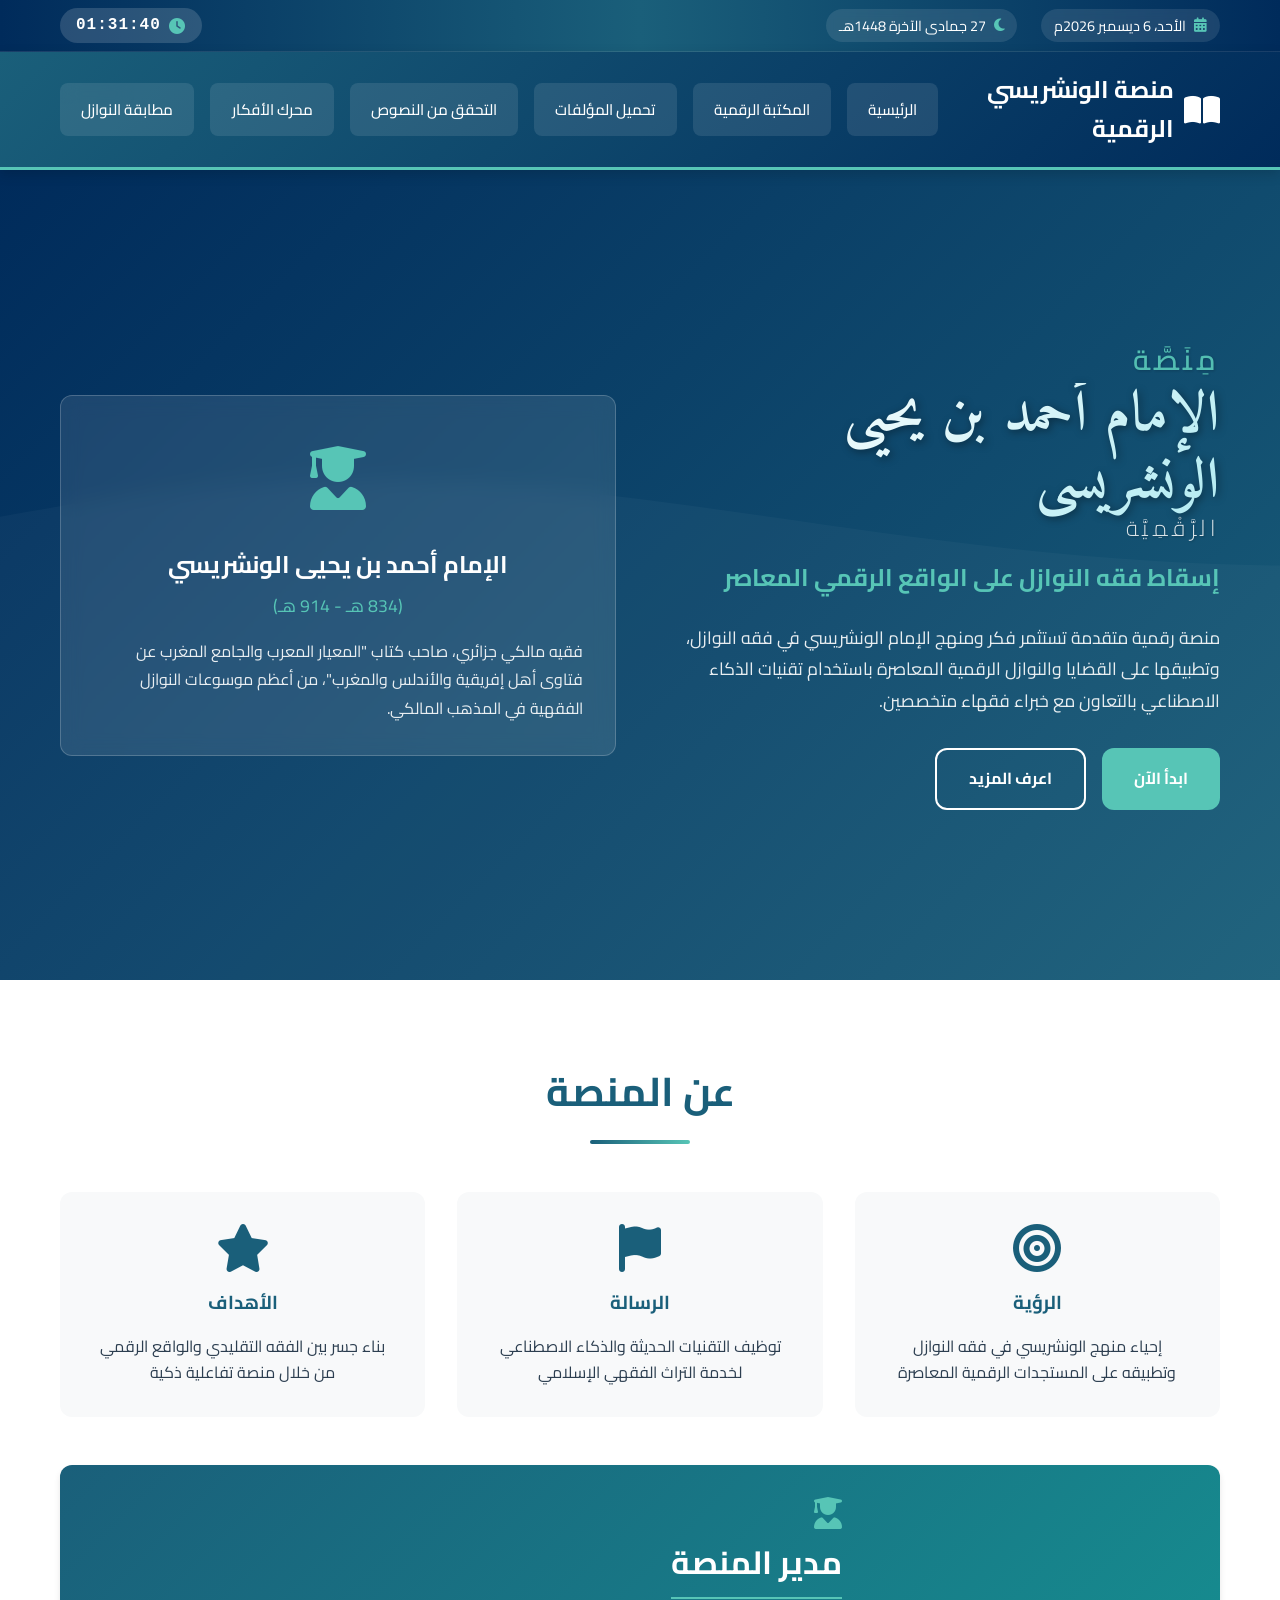
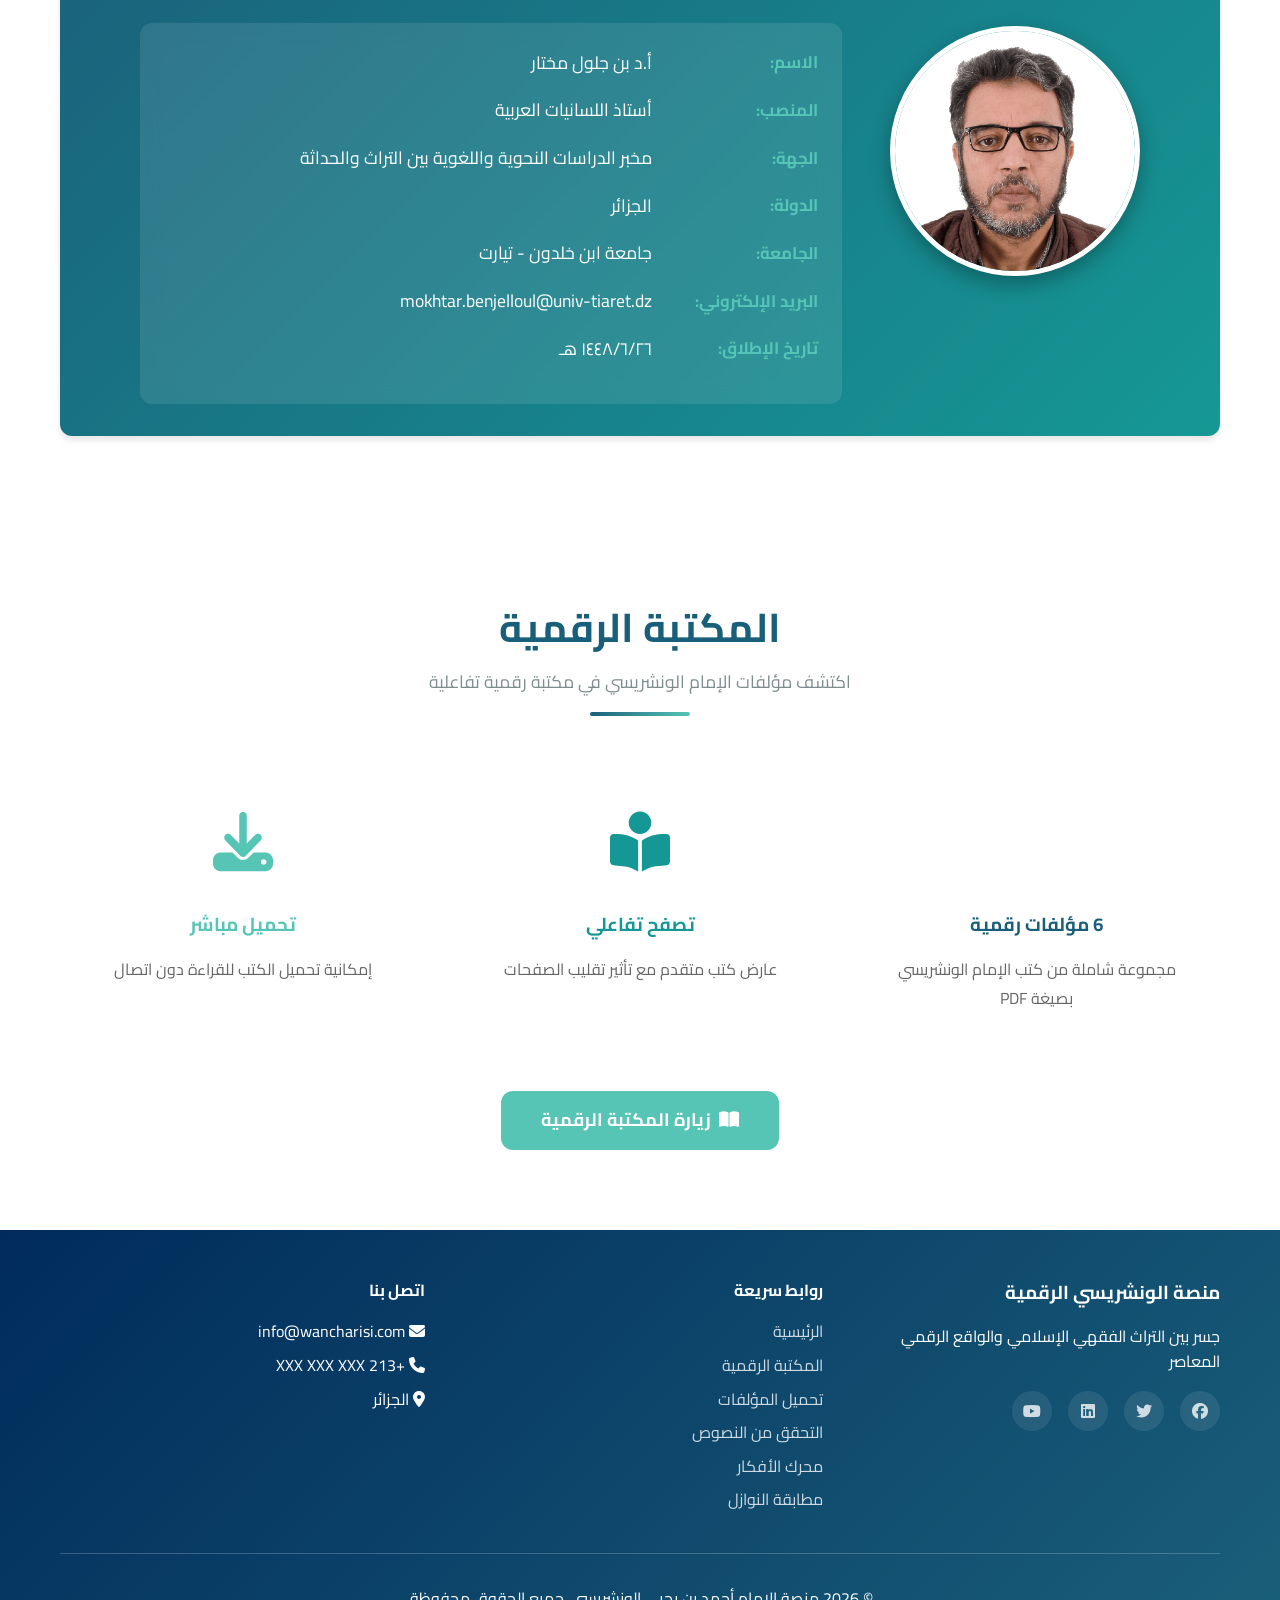
==== commit 90e478a0: "تحسين مظهر اسم المنصة بخط Amiri الجميل وتنسيق متناسق مع تأثيرات بصرية وتدرجات لونية" ====
--- a/index.html
+++ b/index.html
@@ -6,6 +6,9 @@
     <title>منصة الإمام أحمد بن يحيى الونشريسي - فقه النوازل الرقمية</title>
     <link rel="stylesheet" href="styles.css">
     <link rel="stylesheet" href="https://cdnjs.cloudflare.com/ajax/libs/font-awesome/6.4.0/css/all.min.css">
+    <link rel="preconnect" href="https://fonts.googleapis.com">
+    <link rel="preconnect" href="https://fonts.gstatic.com" crossorigin>
+    <link href="https://fonts.googleapis.com/css2?family=Amiri:wght@400;700&family=Cairo:wght@300;400;600;700;900&display=swap" rel="stylesheet">
 </head>
 <body>
     <!-- شريط التاريخ والوقت -->
@@ -54,7 +57,11 @@
         <div class="hero-overlay"></div>
         <div class="container hero-content">
             <div class="hero-text">
-                <h1 class="main-title">منصة الإمام أحمد بن يحيى الونشريسي</h1>
+                <h1 class="main-title">
+                    <span class="title-prefix">مِنَصَّة</span>
+                    <span class="title-main">الإمام أحمد بن يحيى الونشريسي</span>
+                    <span class="title-decoration">الرَّقْمِيَّة</span>
+                </h1>
                 <h2 class="subtitle">إسقاط فقه النوازل على الواقع الرقمي المعاصر</h2>
                 <p class="description">
                     منصة رقمية متقدمة تستثمر فكر ومنهج الإمام الونشريسي في فقه النوازل، 
--- a/styles.css
+++ b/styles.css
@@ -227,9 +227,83 @@
 }
 
 .main-title {
+    font-family: 'Amiri', 'Cairo', serif;
     font-size: 3rem;
     margin-bottom: 1rem;
     text-shadow: 2px 2px 4px rgba(0, 0, 0, 0.3);
+    display: flex;
+    flex-direction: column;
+    gap: 0.3rem;
+    line-height: 1.3;
+}
+
+.title-prefix {
+    font-family: 'Cairo', sans-serif;
+    font-size: 1.8rem;
+    font-weight: 600;
+    color: var(--accent-color);
+    letter-spacing: 0.15em;
+    text-transform: uppercase;
+    opacity: 0.95;
+    text-shadow: 1px 1px 3px rgba(0, 0, 0, 0.2);
+    animation: fadeInDown 0.8s ease;
+}
+
+.title-main {
+    font-family: 'Amiri', serif;
+    font-size: 3.5rem;
+    font-weight: 700;
+    background: linear-gradient(135deg, #ffffff 0%, #e0f7fa 50%, #b2ebf2 100%);
+    -webkit-background-clip: text;
+    -webkit-text-fill-color: transparent;
+    background-clip: text;
+    text-shadow: none;
+    filter: drop-shadow(2px 2px 4px rgba(0, 0, 0, 0.4));
+    letter-spacing: 0.02em;
+    line-height: 1.2;
+    animation: fadeInUp 1s ease;
+}
+
+.title-decoration {
+    font-family: 'Cairo', sans-serif;
+    font-size: 1.4rem;
+    font-weight: 300;
+    color: rgba(255, 255, 255, 0.85);
+    letter-spacing: 0.2em;
+    margin-top: -0.5rem;
+    text-shadow: 1px 1px 2px rgba(0, 0, 0, 0.2);
+    animation: fadeIn 1.2s ease;
+}
+
+@keyframes fadeInDown {
+    from {
+        opacity: 0;
+        transform: translateY(-20px);
+    }
+    to {
+        opacity: 0.95;
+        transform: translateY(0);
+    }
+}
+
+@keyframes fadeInUp {
+    from {
+        opacity: 0;
+        transform: translateY(20px);
+    }
+    to {
+        opacity: 1;
+        transform: translateY(0);
+    }
+}
+
+@keyframes fadeIn {
+    from {
+        opacity: 0;
+    }
+    to {
+        opacity: 0.85;
+    }
 }
 
 .subtitle {
@@ -1222,6 +1296,38 @@
     color: var(--white);
 }
 
+/* قسم النوازل المعالجة */
+.processed-nawazil-section {
+    background: #f8f9fa;
+    padding: 2rem;
+    border-radius: var(--border-radius);
+    box-shadow: var(--box-shadow);
+}
+
+.processed-nawazil-section h3 {
+    color: var(--success);
+    margin-bottom: 1rem;
+}
+
+.processed-grid {
+    display: grid;
+    gap: 1.5rem;
+}
+
+.processed-nazila-card {
+    transition: all 0.3s ease;
+}
+
+.processed-nazila-card:hover {
+    transform: translateY(-5px);
+    box-shadow: 0 8px 25px rgba(0, 0, 0, 0.15);
+}
+
+.processed-nazila-card button:hover {
+    transform: scale(1.05);
+    box-shadow: 0 4px 12px rgba(0, 0, 0, 0.2);
+}
+
 .methodology-section {
     background: var(--white);
     padding: 2rem;
@@ -1412,6 +1518,18 @@
         font-size: 2rem;
     }
 
+    .title-prefix {
+        font-size: 1.2rem;
+    }
+
+    .title-main {
+        font-size: 2.2rem;
+    }
+
+    .title-decoration {
+        font-size: 1rem;
+    }
+
     .subtitle {
         font-size: 1.2rem;
     }
@@ -1480,6 +1598,18 @@
         justify-content: center;
     }
 
+    .title-prefix {
+        font-size: 1rem;
+    }
+
+    .title-main {
+        font-size: 1.8rem;
+    }
+
+    .title-decoration {
+        font-size: 0.9rem;
+    }
+
     .options-grid {
         grid-template-columns: 1fr;
     }
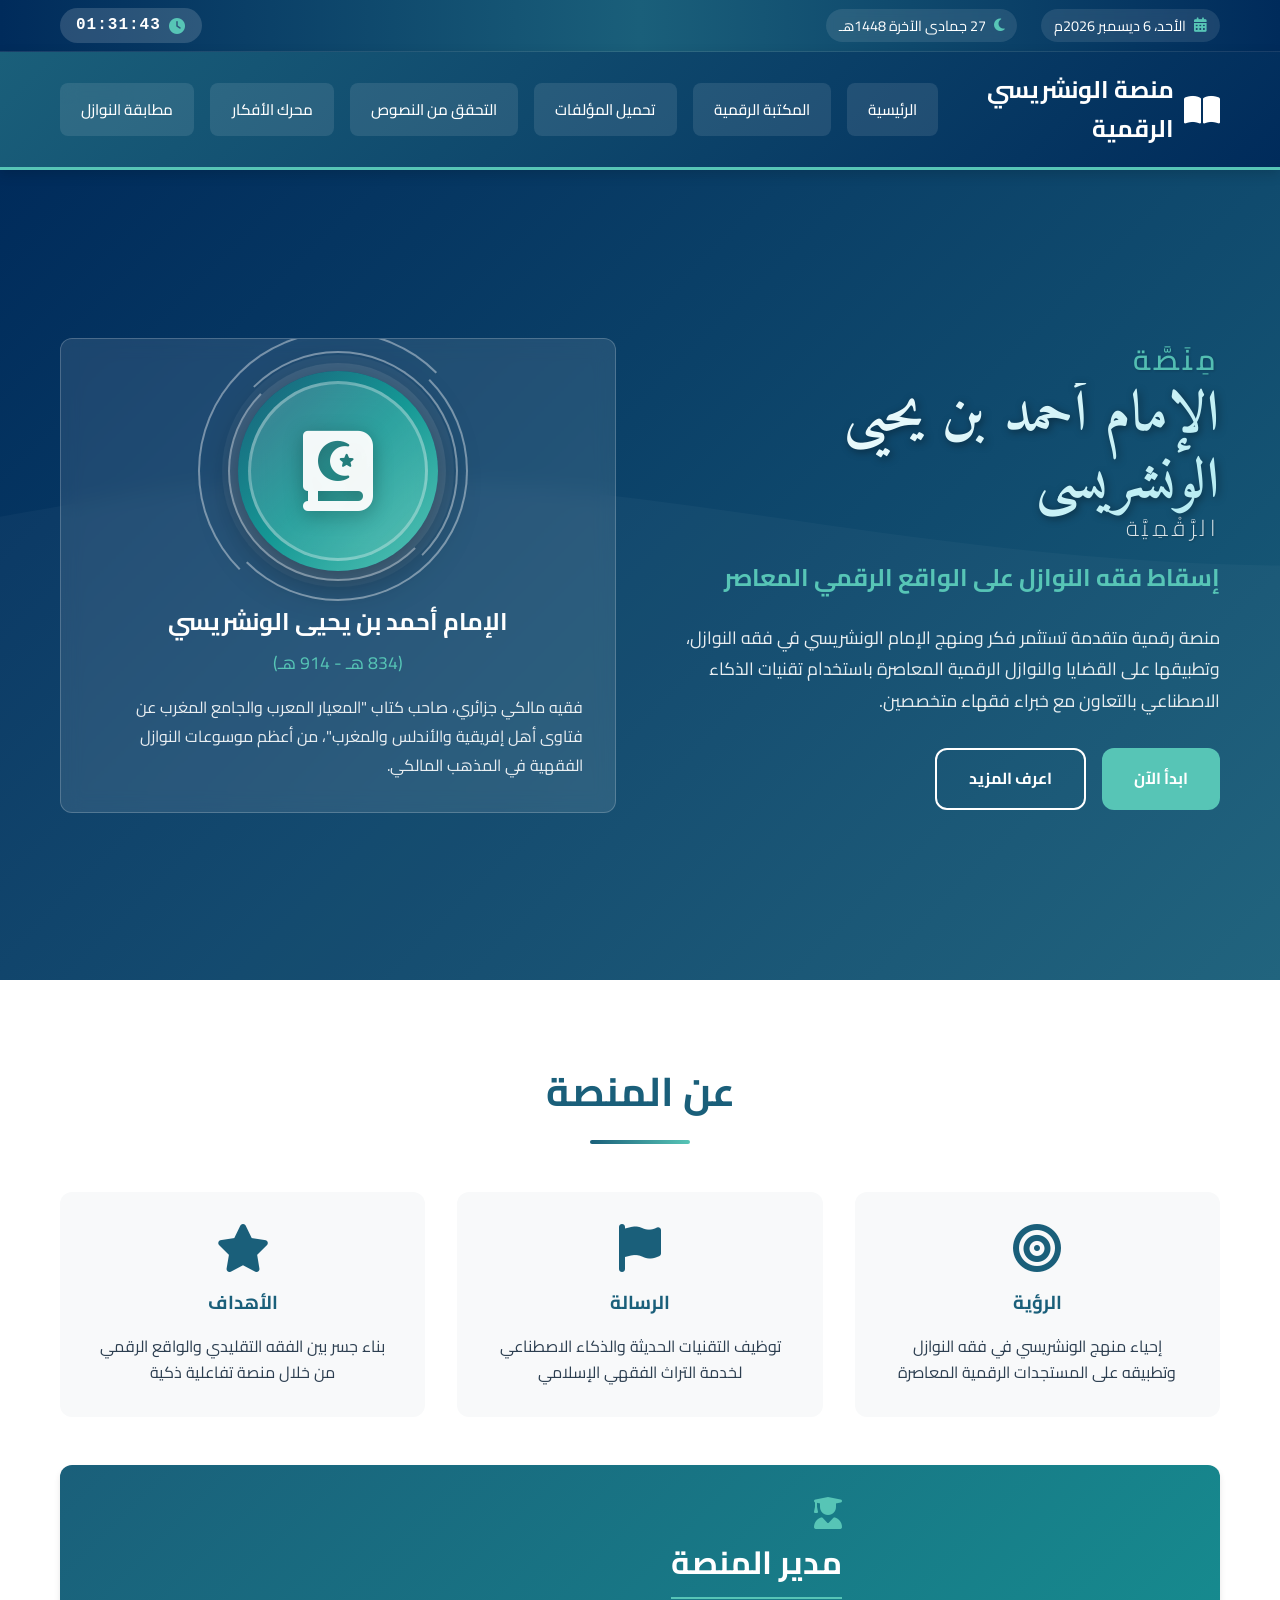
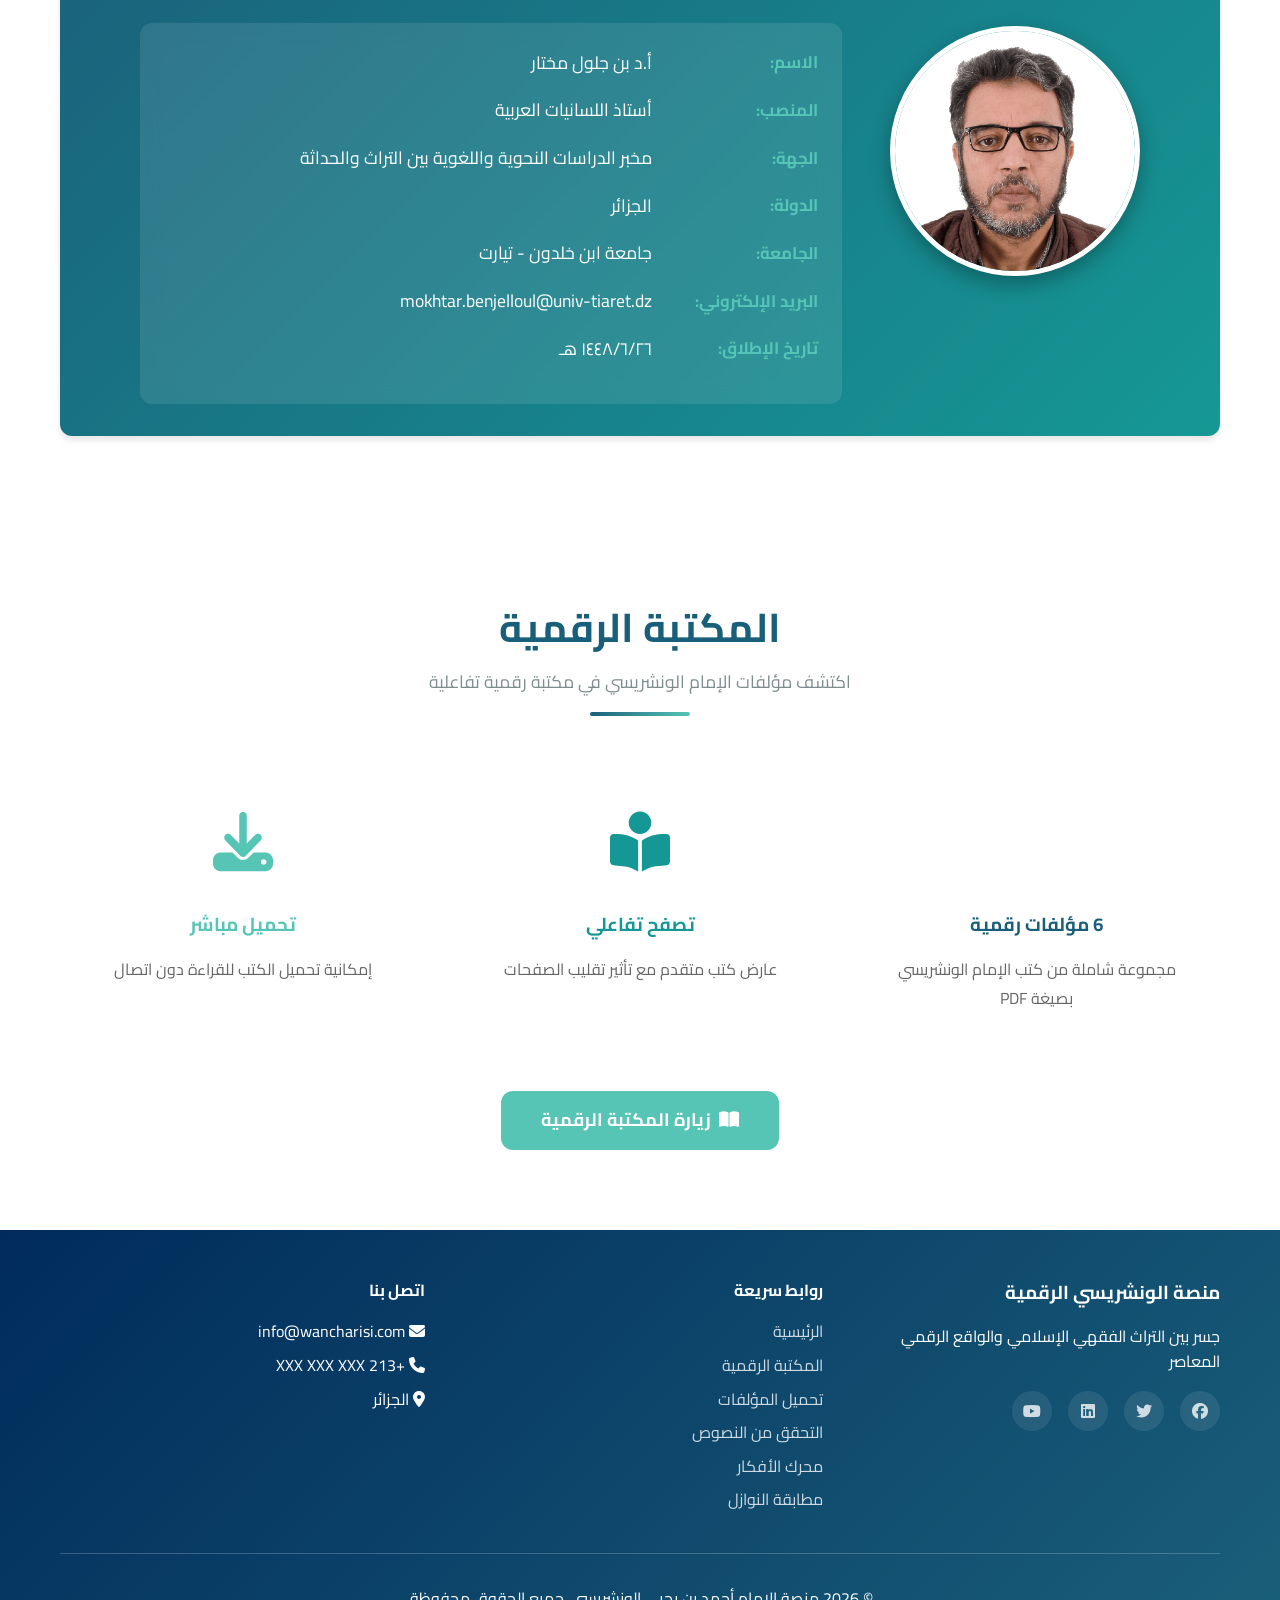
==== commit d7d9a58d: "إضافة صورة افتراضية أنيقة للإمام الونشريسي مع تصميم دائري وزخارف إسلامية متحركة" ====
--- a/index.html
+++ b/index.html
@@ -75,8 +75,18 @@
             </div>
             <div class="hero-image">
                 <div class="card scholar-card">
-                    <div class="card-icon">
-                        <i class="fas fa-user-graduate"></i>
+                    <div class="scholar-avatar">
+                        <div class="avatar-circle">
+                            <div class="avatar-inner">
+                                <i class="fas fa-book-quran"></i>
+                            </div>
+                            <div class="avatar-decoration">
+                                <div class="decoration-arc arc-1"></div>
+                                <div class="decoration-arc arc-2"></div>
+                                <div class="decoration-arc arc-3"></div>
+                                <div class="decoration-arc arc-4"></div>
+                            </div>
+                        </div>
                     </div>
                     <h3>الإمام أحمد بن يحيى الونشريسي</h3>
                     <p class="scholar-dates">(834 هـ - 914 هـ)</p>
--- a/styles.css
+++ b/styles.css
@@ -370,6 +370,142 @@
     padding: 2rem;
     border-radius: var(--border-radius);
     border: 1px solid rgba(255, 255, 255, 0.2);
+    position: relative;
+    overflow: hidden;
+}
+
+.scholar-avatar {
+    display: flex;
+    justify-content: center;
+    margin-bottom: 2rem;
+    animation: fadeIn 1.5s ease;
+}
+
+.avatar-circle {
+    position: relative;
+    width: 200px;
+    height: 200px;
+    border-radius: 50%;
+    background: linear-gradient(135deg, #1a5f7a 0%, #159895 50%, #57c5b6 100%);
+    display: flex;
+    align-items: center;
+    justify-content: center;
+    box-shadow: 0 10px 40px rgba(0, 0, 0, 0.4),
+                0 0 0 8px rgba(255, 255, 255, 0.1),
+                0 0 0 16px rgba(255, 255, 255, 0.05);
+    animation: avatarGlow 3s ease-in-out infinite;
+}
+
+@keyframes avatarGlow {
+    0%, 100% {
+        box-shadow: 0 10px 40px rgba(0, 0, 0, 0.4),
+                    0 0 0 8px rgba(255, 255, 255, 0.1),
+                    0 0 0 16px rgba(255, 255, 255, 0.05),
+                    0 0 60px rgba(87, 197, 182, 0.3);
+    }
+    50% {
+        box-shadow: 0 10px 40px rgba(0, 0, 0, 0.4),
+                    0 0 0 8px rgba(255, 255, 255, 0.15),
+                    0 0 0 16px rgba(255, 255, 255, 0.08),
+                    0 0 80px rgba(87, 197, 182, 0.5);
+    }
+}
+
+.avatar-inner {
+    width: 180px;
+    height: 180px;
+    border-radius: 50%;
+    background: linear-gradient(135deg, rgba(255, 255, 255, 0.15) 0%, rgba(255, 255, 255, 0.05) 100%);
+    backdrop-filter: blur(10px);
+    display: flex;
+    align-items: center;
+    justify-content: center;
+    border: 3px solid rgba(255, 255, 255, 0.3);
+    position: relative;
+    z-index: 2;
+}
+
+.avatar-inner i {
+    font-size: 5rem;
+    color: rgba(255, 255, 255, 0.95);
+    text-shadow: 0 4px 20px rgba(0, 0, 0, 0.3);
+    animation: iconPulse 2s ease-in-out infinite;
+}
+
+@keyframes iconPulse {
+    0%, 100% {
+        transform: scale(1);
+    }
+    50% {
+        transform: scale(1.05);
+    }
+}
+
+.avatar-decoration {
+    position: absolute;
+    width: 100%;
+    height: 100%;
+    top: 0;
+    left: 0;
+    z-index: 1;
+}
+
+.decoration-arc {
+    position: absolute;
+    border: 2px solid rgba(255, 255, 255, 0.4);
+    border-radius: 50%;
+    animation: rotateArc 20s linear infinite;
+}
+
+.arc-1 {
+    width: 220px;
+    height: 220px;
+    top: -10px;
+    left: -10px;
+    border-top-color: transparent;
+    border-right-color: transparent;
+    animation-duration: 15s;
+}
+
+.arc-2 {
+    width: 240px;
+    height: 240px;
+    top: -20px;
+    left: -20px;
+    border-bottom-color: transparent;
+    border-left-color: transparent;
+    animation-duration: 20s;
+    animation-direction: reverse;
+}
+
+.arc-3 {
+    width: 260px;
+    height: 260px;
+    top: -30px;
+    left: -30px;
+    border-top-color: transparent;
+    border-left-color: transparent;
+    animation-duration: 25s;
+}
+
+.arc-4 {
+    width: 280px;
+    height: 280px;
+    top: -40px;
+    left: -40px;
+    border-bottom-color: transparent;
+    border-right-color: transparent;
+    animation-duration: 30s;
+    animation-direction: reverse;
+}
+
+@keyframes rotateArc {
+    0% {
+        transform: rotate(0deg);
+    }
+    100% {
+        transform: rotate(360deg);
+    }
 }
 
 .card-icon {
@@ -1514,6 +1650,48 @@
         grid-template-columns: 1fr;
     }
 
+    .avatar-circle {
+        width: 150px;
+        height: 150px;
+    }
+
+    .avatar-inner {
+        width: 135px;
+        height: 135px;
+    }
+
+    .avatar-inner i {
+        font-size: 3.5rem;
+    }
+
+    .arc-1 {
+        width: 170px;
+        height: 170px;
+        top: -10px;
+        left: -10px;
+    }
+
+    .arc-2 {
+        width: 185px;
+        height: 185px;
+        top: -17px;
+        left: -17px;
+    }
+
+    .arc-3 {
+        width: 200px;
+        height: 200px;
+        top: -25px;
+        left: -25px;
+    }
+
+    .arc-4 {
+        width: 215px;
+        height: 215px;
+        top: -32px;
+        left: -32px;
+    }
+
     .main-title {
         font-size: 2rem;
     }
@@ -1598,6 +1776,48 @@
         justify-content: center;
     }
 
+    .avatar-circle {
+        width: 120px;
+        height: 120px;
+    }
+
+    .avatar-inner {
+        width: 108px;
+        height: 108px;
+    }
+
+    .avatar-inner i {
+        font-size: 2.5rem;
+    }
+
+    .arc-1 {
+        width: 135px;
+        height: 135px;
+        top: -7px;
+        left: -7px;
+    }
+
+    .arc-2 {
+        width: 150px;
+        height: 150px;
+        top: -15px;
+        left: -15px;
+    }
+
+    .arc-3 {
+        width: 165px;
+        height: 165px;
+        top: -22px;
+        left: -22px;
+    }
+
+    .arc-4 {
+        width: 180px;
+        height: 180px;
+        top: -30px;
+        left: -30px;
+    }
+
     .title-prefix {
         font-size: 1rem;
     }
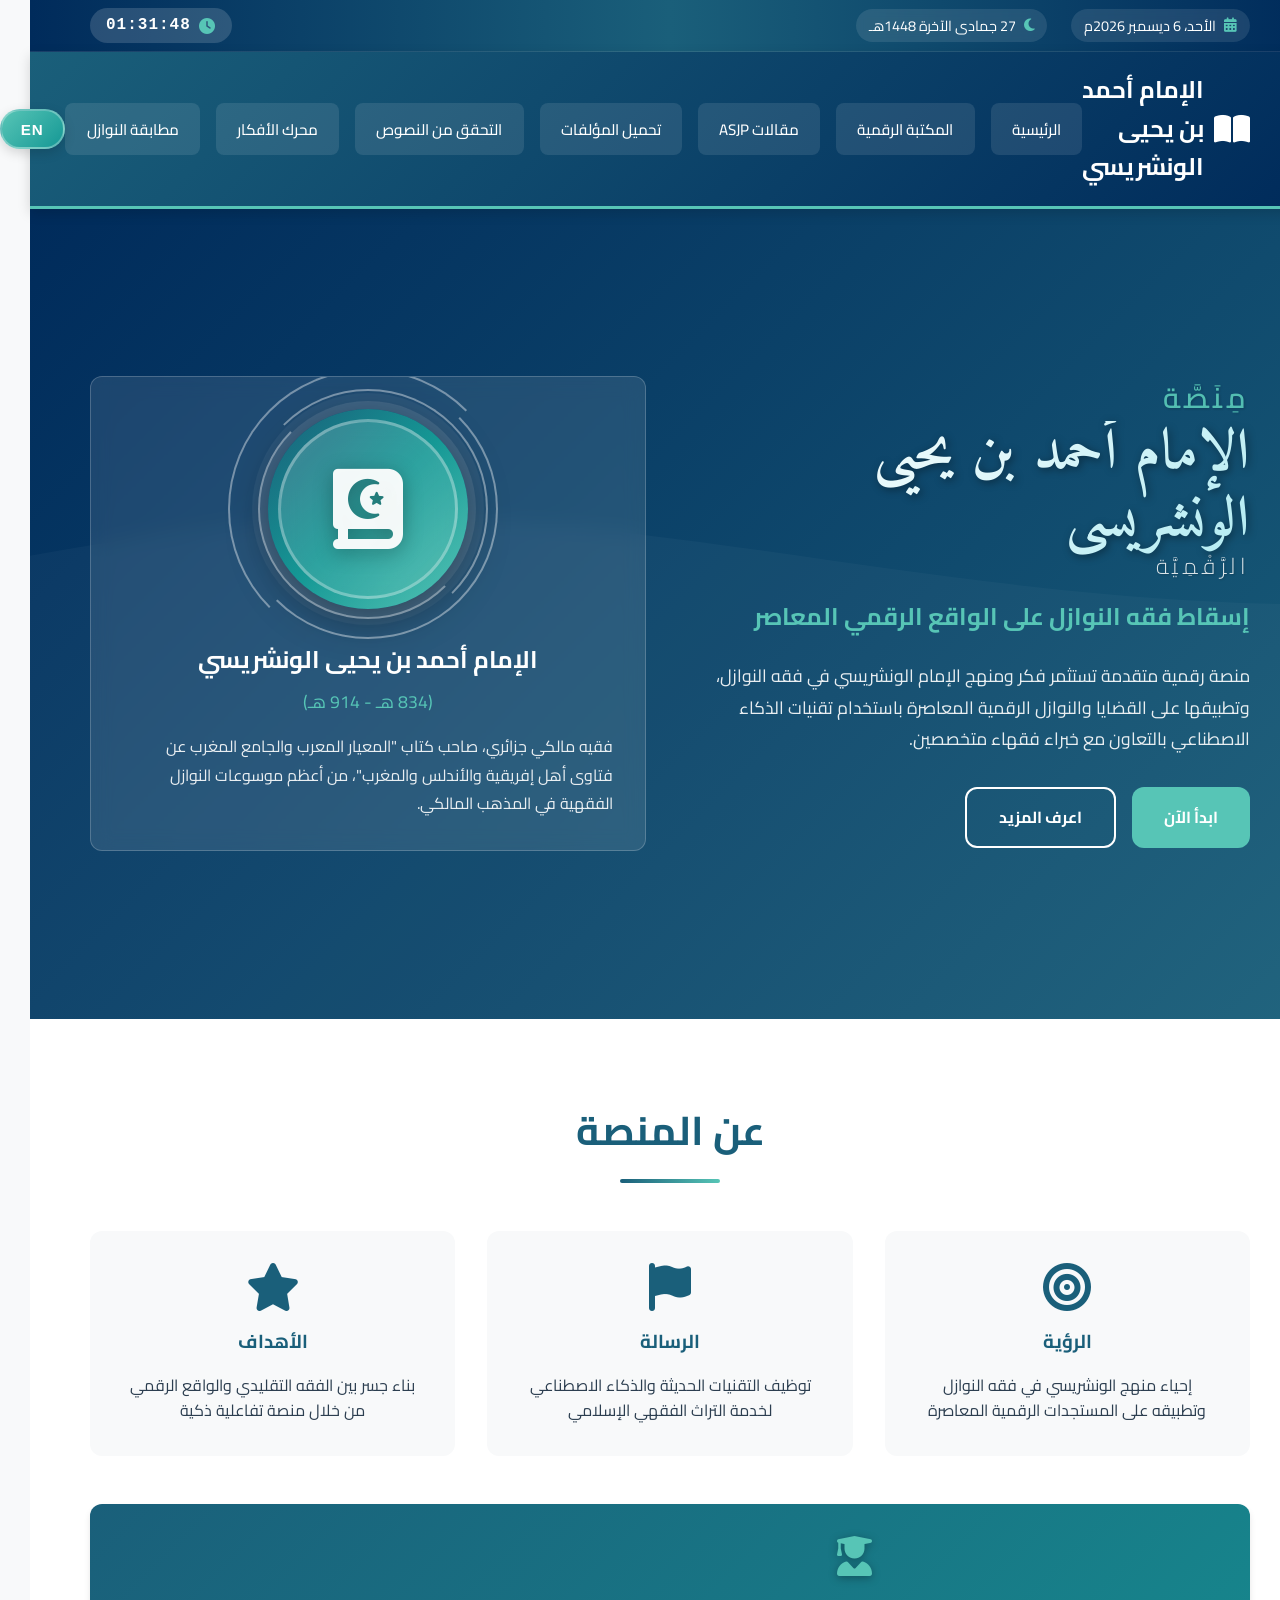
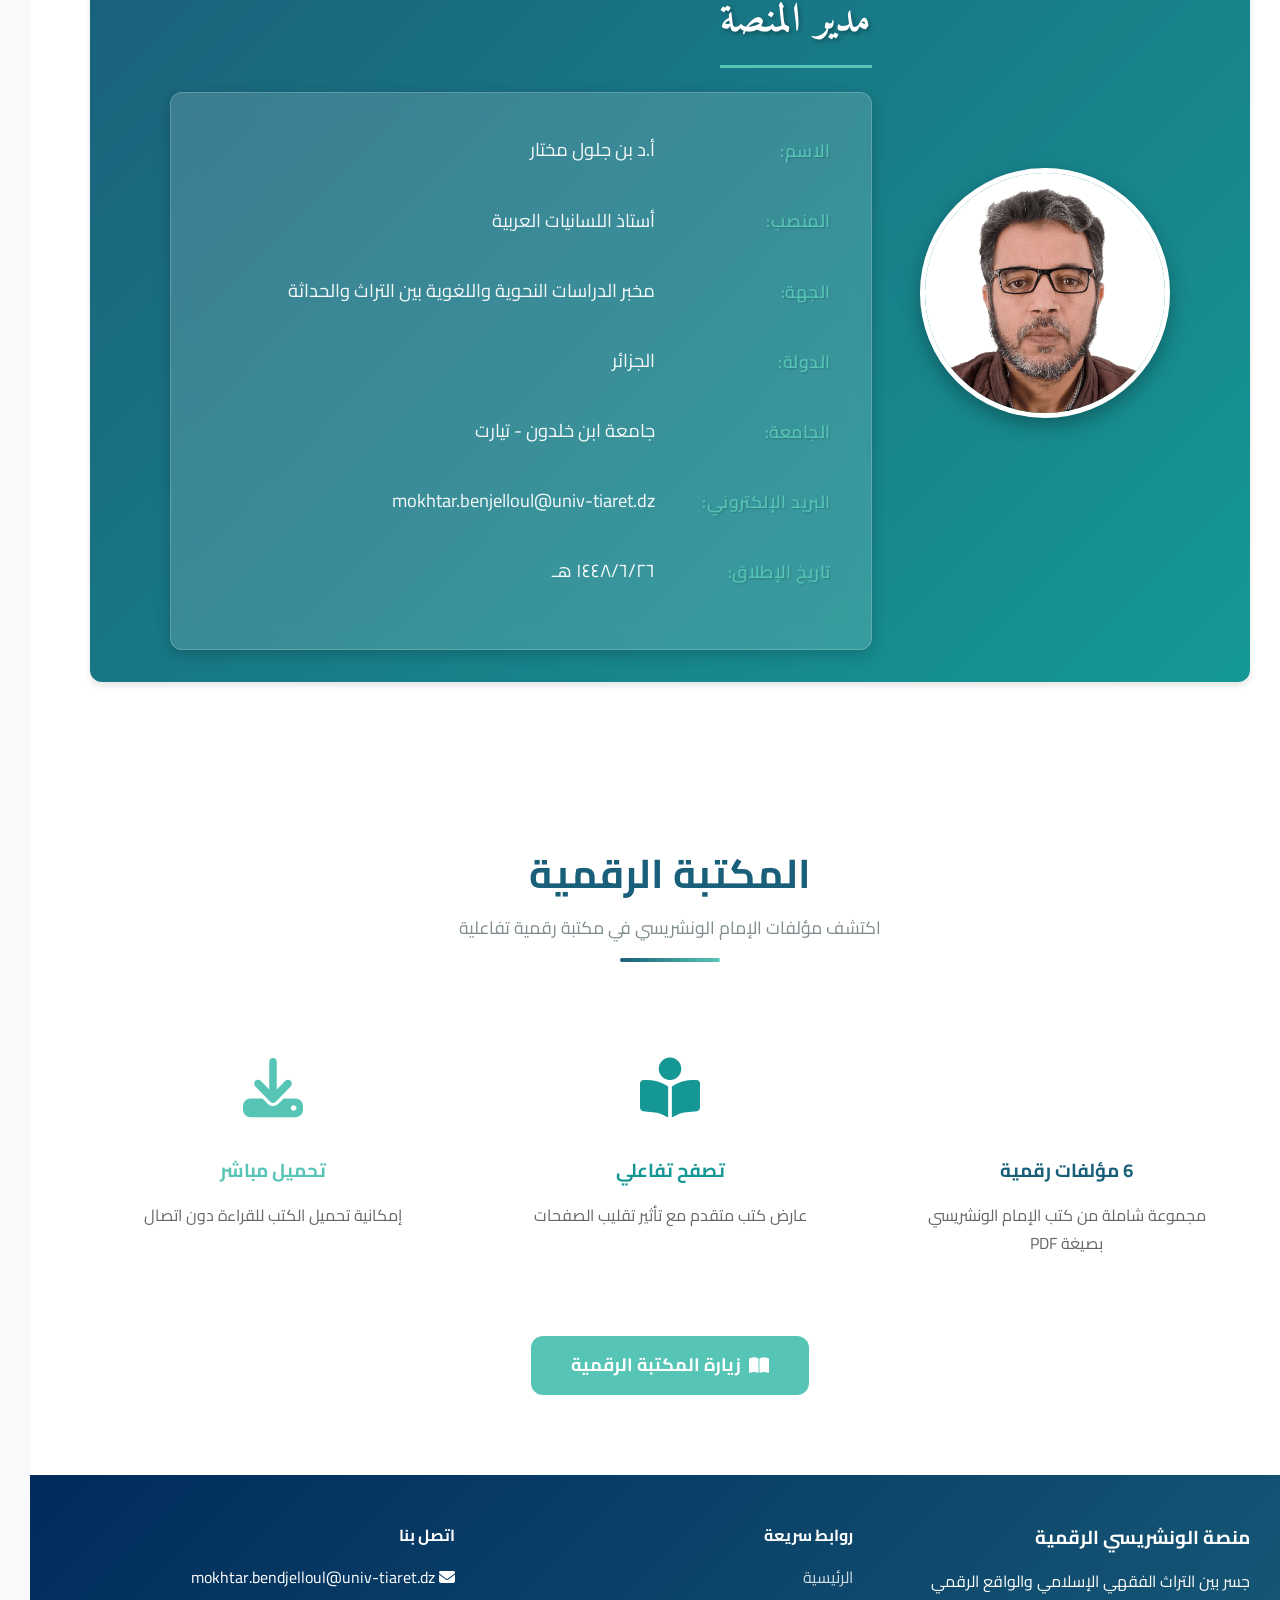
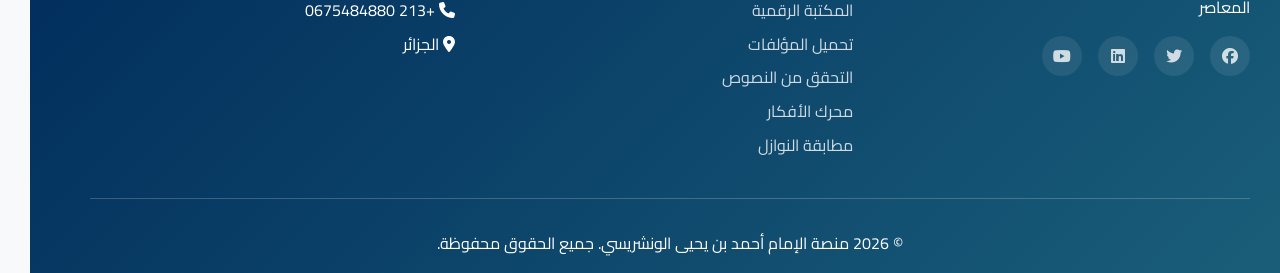
==== commit ce81234c: "Add bilingual system (Arabic/English) with language toggle and comprehensive translations" ====
--- a/index.html
+++ b/index.html
@@ -9,6 +9,7 @@
     <link rel="preconnect" href="https://fonts.googleapis.com">
     <link rel="preconnect" href="https://fonts.gstatic.com" crossorigin>
     <link href="https://fonts.googleapis.com/css2?family=Amiri:wght@400;700&family=Cairo:wght@300;400;600;700;900&display=swap" rel="stylesheet">
+    <script src="translations.js"></script>
 </head>
 <body>
     <!-- شريط التاريخ والوقت -->
@@ -36,16 +37,18 @@
         <div class="container">
             <div class="logo">
                 <i class="fas fa-book-open"></i>
-                <span>منصة الونشريسي الرقمية</span>
+                <span data-i18n="site_title">منصة الونشريسي الرقمية</span>
             </div>
             <ul class="nav-links">
-                <li><a href="index.html" class="nav-link active">الرئيسية</a></li>
-                <li><a href="library.html" class="nav-link">المكتبة الرقمية</a></li>
-                <li><a href="upload.html" class="nav-link">تحميل المؤلفات</a></li>
-                <li><a href="verification.html" class="nav-link">التحقق من النصوص</a></li>
-                <li><a href="ai-engine.html" class="nav-link">محرك الأفكار</a></li>
-                <li><a href="matching.html" class="nav-link">مطابقة النوازل</a></li>
+                <li><a href="index.html" class="nav-link active" data-i18n="nav_home">الرئيسية</a></li>
+                <li><a href="library.html" class="nav-link" data-i18n="nav_library">المكتبة الرقمية</a></li>
+                <li><a href="asjp-articles.html" class="nav-link" data-i18n="nav_asjp">مقالات ASJP</a></li>
+                <li><a href="upload.html" class="nav-link" data-i18n="nav_upload">تحميل المؤلفات</a></li>
+                <li><a href="verification.html" class="nav-link" data-i18n="nav_verification">التحقق من النصوص</a></li>
+                <li><a href="ai-engine.html" class="nav-link" data-i18n="nav_ai_engine">محرك الأفكار</a></li>
+                <li><a href="matching.html" class="nav-link" data-i18n="nav_matching">مطابقة النوازل</a></li>
             </ul>
+            <button class="language-toggle" id="languageToggle">EN</button>
             <button class="menu-toggle" id="menuToggle">
                 <i class="fas fa-bars"></i>
             </button>
@@ -224,8 +227,8 @@
                 <div class="footer-section">
                     <h4>اتصل بنا</h4>
                     <ul>
-                        <li><i class="fas fa-envelope"></i> info@wancharisi.com</li>
-                        <li><i class="fas fa-phone"></i> +213 XXX XXX XXX</li>
+                        <li><i class="fas fa-envelope"></i> mokhtar.bendjelloul@univ-tiaret.dz</li>
+                        <li><i class="fas fa-phone"></i> +213 0675484880</li>
                         <li><i class="fas fa-map-marker-alt"></i> الجزائر</li>
                     </ul>
                 </div>
--- a/styles.css
+++ b/styles.css
@@ -191,6 +191,50 @@
     cursor: pointer;
 }
 
+/* زر تبديل اللغة */
+.language-toggle {
+    background: linear-gradient(135deg, var(--accent-color), var(--secondary-color));
+    color: var(--white);
+    border: 2px solid rgba(255, 255, 255, 0.3);
+    padding: 0.6rem 1.2rem;
+    border-radius: 25px;
+    cursor: pointer;
+    font-weight: bold;
+    font-size: 0.95rem;
+    transition: all 0.3s ease;
+    box-shadow: 0 4px 12px rgba(0, 0, 0, 0.15);
+    margin-left: 1rem;
+    backdrop-filter: blur(10px);
+    text-transform: uppercase;
+    letter-spacing: 1px;
+}
+
+.language-toggle:hover {
+    background: linear-gradient(135deg, var(--secondary-color), var(--accent-color));
+    transform: translateY(-2px);
+    box-shadow: 0 6px 16px rgba(0, 0, 0, 0.25);
+    border-color: var(--white);
+}
+
+.language-toggle:active {
+    transform: translateY(0);
+}
+
+/* تعديلات للاتجاه الإنجليزي (LTR) */
+html[dir="ltr"] .language-toggle {
+    margin-left: 0;
+    margin-right: 1rem;
+}
+
+html[dir="ltr"] .navbar .container {
+    flex-direction: row;
+}
+
+html[dir="ltr"] .nav-link.active::before {
+    left: 50%;
+    right: auto;
+}
+
 /* القسم الرئيسي */
 .hero-section {
     min-height: 90vh;
@@ -677,40 +721,62 @@
 }
 
 .director-details i {
-    font-size: 2rem;
-    margin-bottom: 0.5rem;
+    font-size: 2.5rem;
+    margin-bottom: 0.8rem;
     color: var(--accent-color);
+    filter: drop-shadow(0 2px 4px rgba(0, 0, 0, 0.3));
 }
 
 .director-details h3 {
-    font-size: 2rem;
+    font-family: 'Amiri', 'Cairo', serif;
+    font-size: 2.5rem;
+    font-weight: 700;
     margin-bottom: 1.5rem;
     color: var(--white);
-    border-bottom: 2px solid var(--accent-color);
-    padding-bottom: 0.5rem;
+    border-bottom: 3px solid var(--accent-color);
+    padding-bottom: 0.8rem;
     display: inline-block;
+    text-shadow: 2px 2px 4px rgba(0, 0, 0, 0.3);
+    letter-spacing: 0.02em;
 }
 
 .details-content {
+    background: rgba(255, 255, 255, 0.15);
+    padding: 2rem;
+    border-radius: var(--border-radius);
+    backdrop-filter: blur(10px);
+    border: 1px solid rgba(255, 255, 255, 0.2);
+    box-shadow: 0 4px 15px rgba(0, 0, 0, 0.2);
+}
+
+.details-content p {
+    margin-bottom: 1.2rem;
+    font-family: 'Cairo', sans-serif;
+    font-size: 1.15rem;
+    font-weight: 400;
+    line-height: 1.9;
+    display: flex;
+    align-items: center;
+    gap: 1rem;
+    color: rgba(255, 255, 255, 0.95);
+    transition: all 0.3s ease;
+    padding: 0.5rem;
+    border-radius: 8px;
+}
+
+.details-content p:hover {
     background: rgba(255, 255, 255, 0.1);
-    padding: 1.5rem;
-    border-radius: var(--border-radius);
-    backdrop-filter: blur(10px);
-}
-
-.details-content p {
-    margin-bottom: 1rem;
+    transform: translateX(-5px);
+}
+
+.details-content p strong {
+    font-family: 'Cairo', sans-serif;
+    color: var(--accent-color);
+    min-width: 160px;
     font-size: 1.1rem;
-    line-height: 1.8;
-    display: flex;
-    align-items: center;
-    gap: 1rem;
-}
-
-.details-content p strong {
-    color: var(--accent-color);
-    min-width: 150px;
-    font-size: 1.05rem;
+    font-weight: 600;
+    text-shadow: 1px 1px 2px rgba(0, 0, 0, 0.2);
+    letter-spacing: 0.03em;
 }
 
 /* الأقسام */
@@ -1744,25 +1810,43 @@
 
     .director-photo {
         margin: 0 auto;
+        width: 200px;
+        height: 200px;
+    }
+
+    .photo-placeholder i {
+        font-size: 4.5rem;
     }
 
     .director-details {
         text-align: center;
+    }
+
+    .director-details i {
+        font-size: 2rem;
     }
 
     .director-details h3 {
         display: block;
         width: 100%;
+        font-size: 2rem;
+    }
+
+    .details-content {
+        padding: 1.5rem;
     }
 
     .details-content p {
         flex-direction: column;
         text-align: center;
-        gap: 0.3rem;
+        gap: 0.5rem;
+        font-size: 1.05rem;
+        padding: 0.6rem;
     }
 
     .details-content p strong {
         min-width: auto;
+        font-size: 1.05rem;
     }
 }
 
@@ -1830,6 +1914,32 @@
         font-size: 0.9rem;
     }
 
+    .director-photo {
+        width: 150px;
+        height: 150px;
+    }
+
+    .photo-placeholder i {
+        font-size: 3.5rem;
+    }
+
+    .director-details h3 {
+        font-size: 1.6rem;
+    }
+
+    .details-content {
+        padding: 1.2rem;
+    }
+
+    .details-content p {
+        font-size: 0.95rem;
+        margin-bottom: 1rem;
+    }
+
+    .details-content p strong {
+        font-size: 1rem;
+    }
+
     .options-grid {
         grid-template-columns: 1fr;
     }
